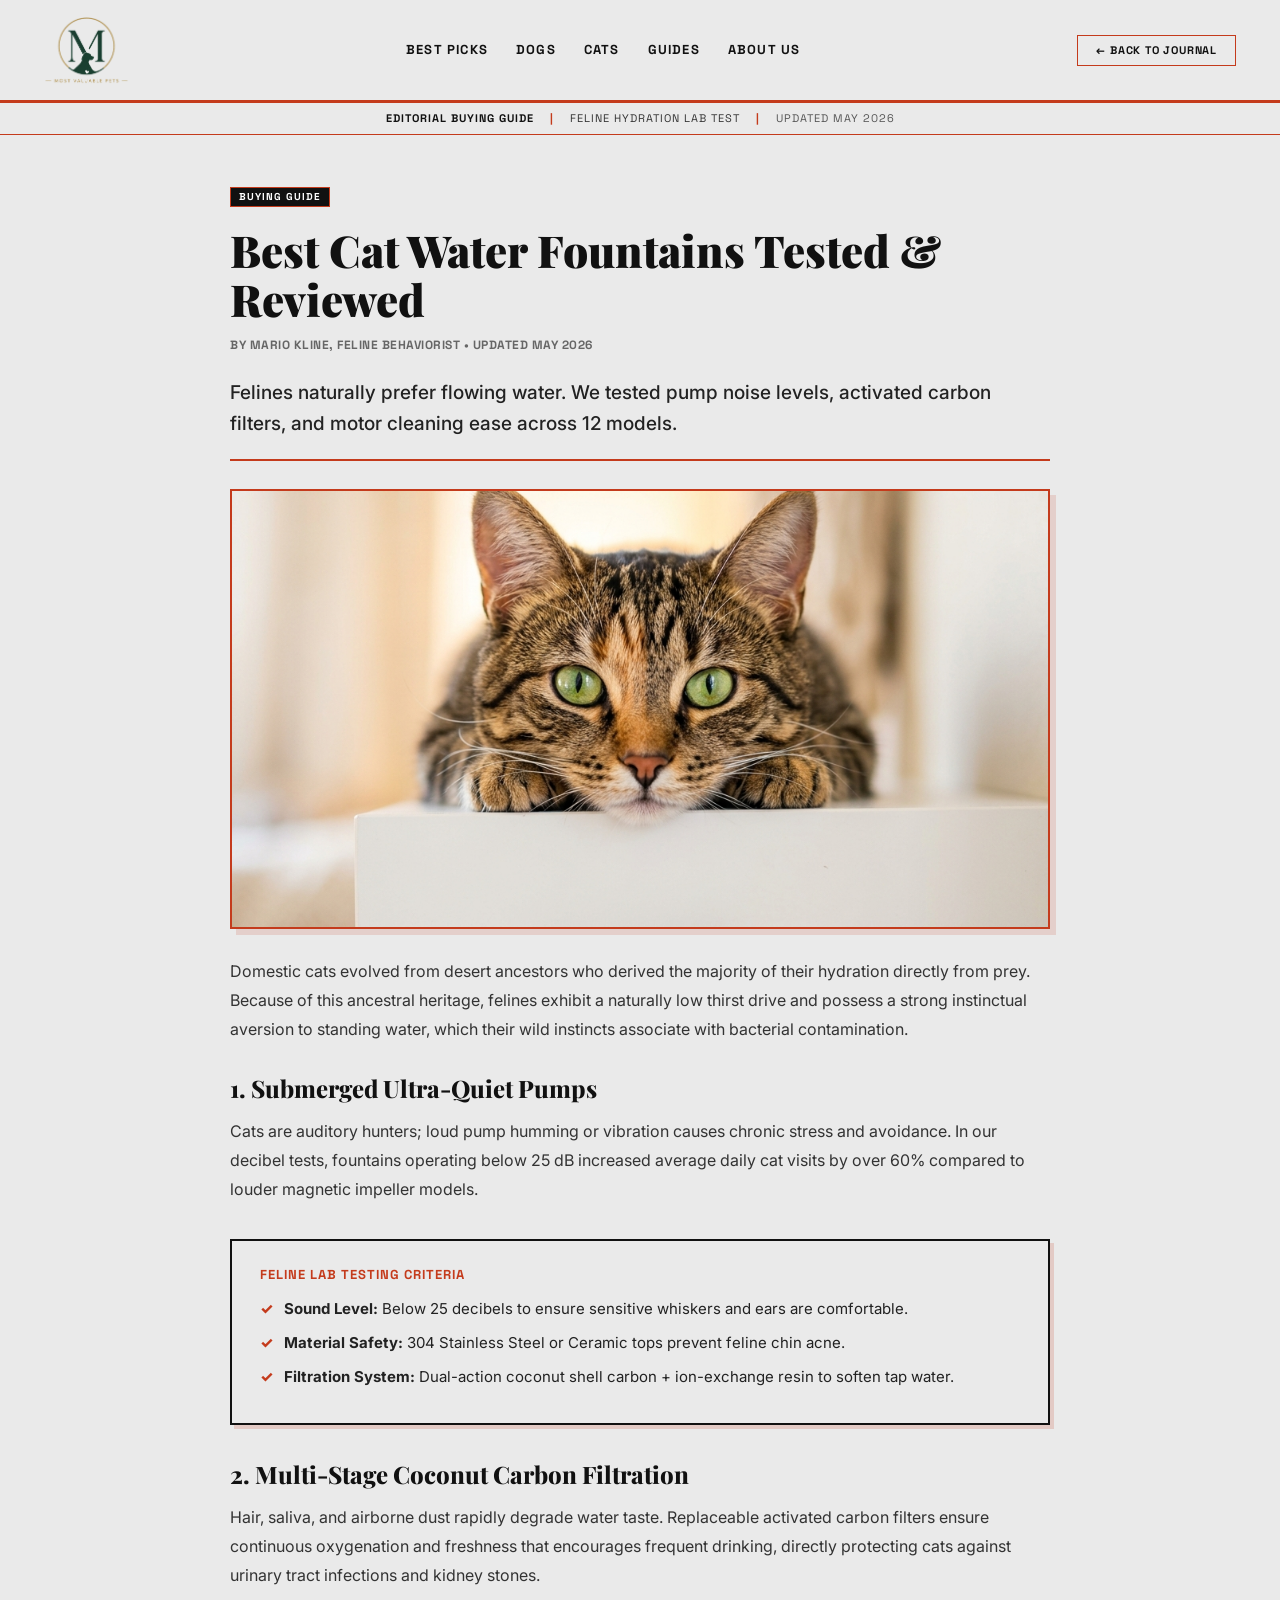
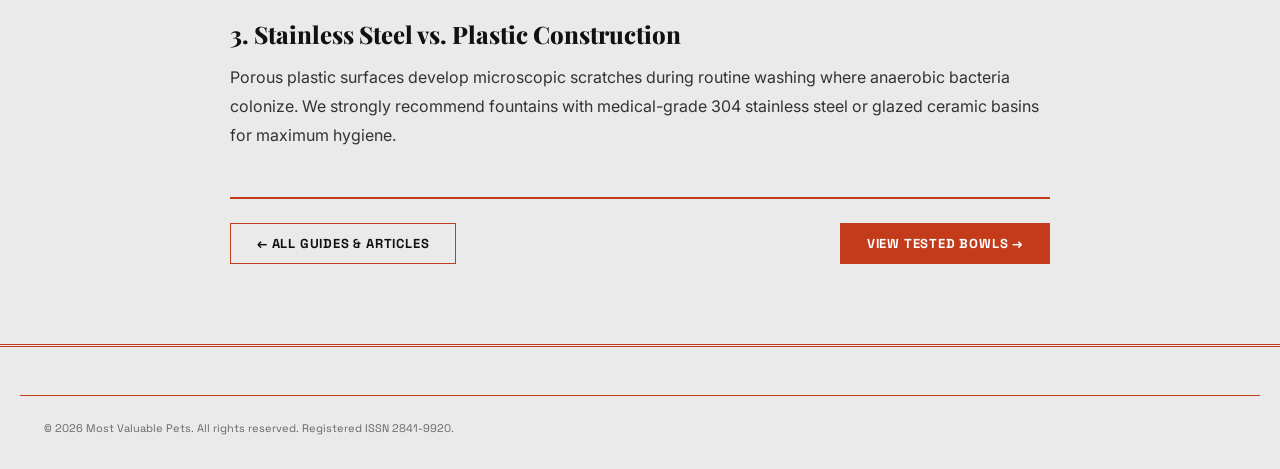
==== cat-water-fountain.html @ 21367963 "Update site styling to solid #EAEAEA theme, full color photography, Kitten Care Guide with split-vie" ====
<!DOCTYPE html>
<html lang="en">
<head>
  <meta charset="UTF-8">
  <meta name="viewport" content="width=device-width, initial-scale=1.0">
  <title>Best Cat Water Fountains Tested & Reviewed — Most Valuable Pets</title>
  <meta name="description" content="Felines naturally prefer flowing water. We tested pump noise levels, activated carbon filters, and motor cleaning ease across 12 models.">
  <link rel="preconnect" href="https://fonts.googleapis.com">
  <link rel="preconnect" href="https://fonts.gstatic.com" crossorigin>
  <link href="https://fonts.googleapis.com/css2?family=Caveat:wght@600;700&family=Inter:wght@400;500;600;700&family=Playfair+Display:ital,wght@0,600;0,700;0,800;0,900;1,600;1,700&family=Space+Grotesk:wght@500;600;700;800&display=swap" rel="stylesheet">
  <link rel="stylesheet" href="styles.css?v=36">
  <style>
    .article-fullpage-wrap {
      max-width: 860px;
      margin: 0 auto;
      padding: 48px 20px 80px;
    }
    .article-lead {
      font-size: 19px;
      line-height: 1.6;
      color: #222222;
      border-bottom: 2px solid #C43B1C;
      padding-bottom: 20px;
      margin-bottom: 28px;
      font-weight: 500;
    }
    .article-full-body p {
      font-size: 16px;
      line-height: 1.8;
      color: #333333;
      margin-bottom: 20px;
    }
    .article-full-body h3 {
      font-family: 'Playfair Display', Georgia, serif;
      font-size: 24px;
      font-weight: 800;
      color: #111111;
      margin: 32px 0 14px;
    }
    .article-full-img {
      width: 100%;
      height: 440px;
      object-fit: cover;
      border: 2px solid #C43B1C;
      margin: 28px 0;
      filter: none;
      box-shadow: 6px 6px 0px rgba(196, 59, 28, 0.15);
    }
    .article-key-takeaways {
      background-color: #EAEAEA;
      border: 2px solid #111111;
      padding: 24px 28px;
      margin: 36px 0;
      box-shadow: 4px 4px 0px rgba(196, 59, 28, 0.18);
    }
    .article-key-takeaways h4 {
      font-family: 'Space Grotesk', sans-serif;
      font-size: 13px;
      font-weight: 800;
      color: #C43B1C;
      letter-spacing: 1px;
      text-transform: uppercase;
      margin-bottom: 12px;
    }
    .article-key-takeaways ul {
      list-style: none;
      padding: 0;
      margin: 0;
    }
    .article-key-takeaways li {
      position: relative;
      padding-left: 24px;
      font-size: 15px;
      line-height: 1.6;
      color: #222222;
      margin-bottom: 10px;
    }
    .article-key-takeaways li::before {
      content: "✓";
      position: absolute;
      left: 0;
      color: #C43B1C;
      font-weight: 800;
    }
  </style>
</head>
<body class="newspaper-body">

  <!-- HEADER & NEWSPAPER MASTHEAD -->
  <header class="masthead">
    <div class="masthead-top">
      <a href="index.html" class="brand-logo" aria-label="Most Valuable Pets Homepage">
        <img src="logo.png?v=36" alt="Most Valuable Pets" class="brand-img">
      </a>
      <nav class="masthead-nav" aria-label="Main Navigation">
        <a href="index.html#picks" class="nav-link">BEST PICKS</a>
        <a href="index.html#dogs" class="nav-link">DOGS</a>
        <a href="index.html#cats" class="nav-link">CATS</a>
        <a href="index.html#guides" class="nav-link active">GUIDES</a>
        <a href="index.html#how-we-review" class="nav-link">ABOUT US</a>
      </nav>
      <div class="masthead-actions">
        <a href="index.html" class="btn btn-secondary" style="padding: 9px 18px; font-size: 11px;">&larr; BACK TO JOURNAL</a>
      </div>
    </div>
  </header>

  <!-- Newspaper Info Strip -->
  <div class="newspaper-info-strip">
    <div class="info-strip-inner">
      <span class="strip-bold">EDITORIAL BUYING GUIDE</span>
      <span class="strip-sep">|</span>
      <span>FELINE HYDRATION LAB TEST</span>
      <span class="strip-sep">|</span>
      <span class="strip-muted">UPDATED MAY 2026</span>
    </div>
  </div>

  <main class="page-container">
    <article class="article-fullpage-wrap">
      
      <div style="margin-bottom: 18px;">
        <span class="badge badge-orange">BUYING GUIDE</span>
      </div>

      <h1 style="font-size: 44px; font-weight: 900; line-height: 1.12; color: #111111; margin-bottom: 12px;">
        Best Cat Water Fountains Tested & Reviewed
      </h1>
      
      <div style="font-family: 'Space Grotesk', sans-serif; font-size: 12px; font-weight: 700; color: #666666; margin-bottom: 24px; letter-spacing: 0.5px;">
        BY MARIO KLINE, FELINE BEHAVIORIST • UPDATED MAY 2026
      </div>

      <p class="article-lead">
        Felines naturally prefer flowing water. We tested pump noise levels, activated carbon filters, and motor cleaning ease across 12 models.
      </p>

      <img src="tabby_cat.jpg" alt="Curious tabby cat inspecting a clean water stream" class="article-full-img">

      <div class="article-full-body">
        <p>Domestic cats evolved from desert ancestors who derived the majority of their hydration directly from prey. Because of this ancestral heritage, felines exhibit a naturally low thirst drive and possess a strong instinctual aversion to standing water, which their wild instincts associate with bacterial contamination.</p>

        <h3>1. Submerged Ultra-Quiet Pumps</h3>
        <p>Cats are auditory hunters; loud pump humming or vibration causes chronic stress and avoidance. In our decibel tests, fountains operating below 25 dB increased average daily cat visits by over 60% compared to louder magnetic impeller models.</p>

        <div class="article-key-takeaways">
          <h4>Feline Lab Testing Criteria</h4>
          <ul>
            <li><strong>Sound Level:</strong> Below 25 decibels to ensure sensitive whiskers and ears are comfortable.</li>
            <li><strong>Material Safety:</strong> 304 Stainless Steel or Ceramic tops prevent feline chin acne.</li>
            <li><strong>Filtration System:</strong> Dual-action coconut shell carbon + ion-exchange resin to soften tap water.</li>
          </ul>
        </div>

        <h3>2. Multi-Stage Coconut Carbon Filtration</h3>
        <p>Hair, saliva, and airborne dust rapidly degrade water taste. Replaceable activated carbon filters ensure continuous oxygenation and freshness that encourages frequent drinking, directly protecting cats against urinary tract infections and kidney stones.</p>

        <h3>3. Stainless Steel vs. Plastic Construction</h3>
        <p>Porous plastic surfaces develop microscopic scratches during routine washing where anaerobic bacteria colonize. We strongly recommend fountains with medical-grade 304 stainless steel or glazed ceramic basins for maximum hygiene.</p>
      </div>

      <div style="margin-top: 48px; padding-top: 24px; border-top: 2px solid #C43B1C; display: flex; justify-content: space-between; align-items: center;">
        <a href="index.html#guides" class="btn btn-secondary">&larr; ALL GUIDES & ARTICLES</a>
        <a href="index.html#picks" class="btn btn-primary">VIEW TESTED BOWLS &rarr;</a>
      </div>

    </article>
  </main>

  <footer class="site-footer">
    <div class="page-container footer-bottom">
      <div class="copyright-line">
        &copy; 2026 Most Valuable Pets. All rights reserved. Registered ISSN 2841-9920.
      </div>
    </div>
  </footer>

</body>
</html>
---- styles.css ----
/* ==========================================================================
   MOST VALUABLE PETS — BLACK & WHITE EDITORIAL THEME WITH ORANGE-RED BUTTONS & BORDERS
   Rules:
     - Buttons: Orange-red background (#C43B1C) with white text, or orange-red border.
     - Border Lines & Dividers: Orange-red (#C43B1C).
     - Text Colors: Original black & white / dark typography (black #111111, charcoal #333333, muted #555555/666666).
     - Theme Base: Clean Black & White / Newsprint White (#FFFFFF).
   ========================================================================== */

/* Reset & Box Sizing */
*, *::before, *::after {
  box-sizing: border-box;
  margin: 0;
  padding: 0;
}

html {
  scroll-behavior: smooth;
}

body.newspaper-body {
  background-color: #EAEAEA;
  color: #111111;
  font-family: 'Inter', -apple-system, BlinkMacSystemFont, 'Segoe UI', Roboto, sans-serif;
  line-height: 1.55;
  font-size: 15px;
  -webkit-font-smoothing: antialiased;
  -moz-osx-font-smoothing: grayscale;
}

img {
  max-width: 100%;
  height: auto;
  display: block;
}

/* Images display in natural, original full color */
.hero-editorial-img,
.product-thumb,
.tbl-img,
.finder-dog-img,
.article-img,
.avatar-img,
.dialog-cover-img {
  filter: none;
}

a {
  color: inherit;
  text-decoration: none;
}

/* Typography Presets */
h1, h2, h3, .serif-font {
  font-family: 'Playfair Display', Georgia, serif;
  color: #111111;
  font-weight: 800;
  line-height: 1.15;
}

.sans-font {
  font-family: 'Space Grotesk', sans-serif;
}

.page-container {
  max-width: 1240px;
  margin: 0 auto;
  padding: 0 24px;
}

/* ==========================================================================
   BUTTONS (ORANGE-RED COLOR)
   ========================================================================== */
.btn {
  display: inline-flex;
  align-items: center;
  justify-content: center;
  font-family: 'Space Grotesk', sans-serif;
  font-size: 13px;
  font-weight: 700;
  letter-spacing: 0.8px;
  text-transform: uppercase;
  padding: 13px 26px;
  border-radius: 0;
  cursor: pointer;
  transition: background-color 0.15s ease, border-color 0.15s ease, color 0.15s ease, transform 0.15s ease;
  text-decoration: none;
  line-height: 1;
}

/* Primary Button: Solid Orange-Red */
.btn-primary {
  background-color: #C43B1C;
  color: #FFFFFF;
  border: 1.5px solid #C43B1C;
}

.btn-primary:hover {
  background-color: #A92F17;
  border-color: #A92F17;
  color: #FFFFFF;
  transform: translateY(-1px);
}

/* Secondary Button: Orange-Red Border */
.btn-secondary {
  background-color: #EAEAEA;
  color: #111111;
  border: 1.5px solid #C43B1C;
}

.btn-secondary:hover {
  background-color: #C43B1C;
  color: #FFFFFF;
  transform: translateY(-1px);
}

.btn-block {
  width: 100%;
  display: flex;
}

/* Badges */
.badge {
  display: inline-block;
  font-family: 'Space Grotesk', sans-serif;
  font-size: 10px;
  font-weight: 800;
  letter-spacing: 1px;
  text-transform: uppercase;
  padding: 4px 8px;
  border-radius: 0;
  line-height: 1;
}

.badge-orange {
  background-color: #111111;
  color: #FFFFFF;
  border: 1px solid #C43B1C;
}

.badge-black {
  background-color: #EAEAEA;
  color: #111111;
  border: 1px solid #C43B1C;
}

.orange-link {
  color: #111111;
  font-family: 'Space Grotesk', sans-serif;
  font-weight: 800;
  font-size: 12px;
  letter-spacing: 0.5px;
  text-transform: uppercase;
  text-decoration: underline;
  transition: color 0.15s ease;
}

.orange-link:hover {
  color: #555555;
}

/* ==========================================================================
   1. HEADER & MASTHEAD (BORDER IN ORANGE-RED)
   ========================================================================== */
.masthead {
  background-color: #EAEAEA;
  border-bottom: 2px solid #C43B1C;
  width: 100%;
}

.masthead-top {
  max-width: 1240px;
  margin: 0 auto;
  padding: 16px 24px;
  display: flex;
  align-items: center;
  justify-content: space-between;
  gap: 20px;
}

.brand-logo {
  display: flex;
  align-items: center;
  flex-shrink: 0;
}

.brand-img {
  height: 68px;
  width: auto;
  object-fit: contain;
  display: block;
  filter: none !important;
  transition: transform 0.15s ease;
}

.brand-img:hover {
  transform: scale(1.02);
}

.footer-brand-img {
  height: 78px;
  width: auto;
  object-fit: contain;
  display: block;
  filter: none !important;
  margin-bottom: 8px;
}

.masthead-nav {
  display: flex;
  align-items: center;
  gap: 28px;
}

.nav-link {
  font-family: 'Space Grotesk', sans-serif;
  font-size: 13px;
  font-weight: 700;
  letter-spacing: 1.2px;
  color: #111111;
  text-transform: uppercase;
  position: relative;
  padding: 6px 0;
  transition: color 0.15s ease;
}

.nav-link:hover {
  color: #222222;
  text-decoration: underline;
}

.masthead-actions {
  display: flex;
  align-items: center;
  gap: 16px;
}

.icon-btn {
  background: transparent;
  border: none;
  cursor: pointer;
  padding: 6px;
  display: flex;
  align-items: center;
  justify-content: center;
  color: #111111;
  transition: transform 0.15s ease, opacity 0.15s ease;
}

.icon-btn:hover {
  opacity: 0.6;
  transform: translateY(-1px);
}

/* Newspaper Info Strip (Orange-Red Border Lines) */
.newspaper-info-strip {
  border-top: 1px solid #C43B1C;
  border-bottom: 1px solid #C43B1C;
  background-color: #EAEAEA;
  padding: 7px 24px;
}

.info-strip-inner {
  max-width: 1240px;
  margin: 0 auto;
  display: flex;
  align-items: center;
  justify-content: center;
  gap: 16px;
  font-family: 'Space Grotesk', monospace;
  font-size: 11px;
  letter-spacing: 1px;
  text-transform: uppercase;
  color: #333333;
}

.strip-bold {
  font-weight: 800;
  color: #111111;
}

.strip-sep {
  color: #C43B1C;
  font-weight: bold;
}

.strip-muted {
  color: #555555;
}

/* ==========================================================================
   2. HERO SECTION (ORANGE-RED BORDERS)
   ========================================================================== */
.hero-section {
  display: grid;
  grid-template-columns: 1.15fr 1fr;
  gap: 40px;
  padding: 48px 0 54px;
  border-bottom: 2px solid #C43B1C;
  align-items: center;
}

.editorial-label {
  display: inline-block;
  background-color: #111111;
  color: #FFFFFF;
  font-family: 'Space Grotesk', sans-serif;
  font-size: 10px;
  font-weight: 800;
  letter-spacing: 1.5px;
  text-transform: uppercase;
  padding: 4px 9px;
  margin-bottom: 20px;
  border: 1px solid #C43B1C;
}

.hero-title {
  font-size: 58px;
  font-weight: 900;
  line-height: 1.04;
  letter-spacing: -1.5px;
  margin-bottom: 22px;
  color: #111111;
}

.hero-subtext {
  font-size: 17px;
  line-height: 1.6;
  color: #333333;
  margin-bottom: 30px;
  max-width: 520px;
}

.hero-cta-group {
  display: flex;
  flex-wrap: wrap;
  gap: 16px;
  margin-bottom: 36px;
}

.hero-trust-indicator {
  display: flex;
  align-items: center;
  gap: 16px;
  border-top: 1.5px solid #C43B1C;
  padding-top: 18px;
  max-width: 480px;
}

.avatar-stack {
  display: flex;
  align-items: center;
}

.avatar-img {
  width: 38px;
  height: 38px;
  border-radius: 50%;
  border: 2px solid #EAEAEA;
  object-fit: cover;
  margin-left: -10px;
  filter: none;
}

.avatar-img:first-child {
  margin-left: 0;
}

.trust-copy {
  display: flex;
  flex-direction: column;
  font-family: 'Space Grotesk', sans-serif;
  font-size: 12px;
  line-height: 1.35;
  color: #333333;
}

.trust-copy strong {
  font-weight: 800;
  color: #111111;
}

/* Hero Right: Photo & Scorecard Overlay with Orange-Red Borders */
.hero-photo-container {
  position: relative;
}

.photo-frame {
  position: relative;
  border: 2px solid #C43B1C;
  background-color: #EAEAEA;
  box-shadow: 6px 6px 0px rgba(196, 59, 28, 0.15);
  overflow: hidden;
}

.hero-editorial-img {
  width: 100%;
  height: 480px;
  object-fit: cover;
  filter: none;
  display: block;
}

.halftone-overlay {
  position: absolute;
  inset: 0;
  pointer-events: none;
  background-image: radial-gradient(rgba(0, 0, 0, 0.12) 1px, transparent 1px);
  background-size: 4px 4px;
}

/* Review Overlay Card */
.hero-review-card {
  position: absolute;
  bottom: -24px;
  right: -16px;
  background-color: #EAEAEA;
  border: 2px solid #C43B1C;
  padding: 22px 26px;
  box-shadow: 6px 6px 0px rgba(196, 59, 28, 0.18);
  min-width: 260px;
}

/* Rubber Stamp - Styled exactly like 2nd reference image */
.rubber-stamp {
  position: absolute;
  top: -34px;
  right: -24px;
  width: 96px;
  height: 96px;
  border: 2.5px dashed #111111;
  border-radius: 50%;
  display: flex;
  flex-direction: column;
  align-items: center;
  justify-content: center;
  color: #111111;
  transform: rotate(-14deg);
  background-color: #EAEAEA;
  line-height: 1.15;
  box-shadow: 3px 4px 0px rgba(0, 0, 0, 0.12);
  z-index: 5;
}

.stamp-line {
  font-family: 'Space Grotesk', sans-serif;
  font-size: 8.5px;
  font-weight: 800;
  letter-spacing: 1.2px;
  text-align: center;
}

.stamp-star {
  font-family: 'Space Grotesk', sans-serif;
  font-size: 10.5px;
  font-weight: 900;
  letter-spacing: 1px;
  margin: 3px 0;
  text-align: center;
}

.review-score-box {
  display: flex;
  flex-direction: column;
}

.score-brand {
  font-family: 'Space Grotesk', sans-serif;
  font-size: 11px;
  font-weight: 800;
  letter-spacing: 1.5px;
  color: #111111;
  text-transform: uppercase;
  margin-bottom: 2px;
}

.score-large {
  font-family: 'Space Grotesk', sans-serif;
  font-size: 44px;
  font-weight: 900;
  color: #111111;
  line-height: 1;
  margin-bottom: 4px;
}

.score-denom {
  font-size: 16px;
  font-weight: 600;
  color: #555555;
}

.score-basis {
  font-family: 'Space Grotesk', sans-serif;
  font-size: 9px;
  font-weight: 700;
  letter-spacing: 1px;
  color: #555555;
  margin-bottom: 12px;
}

.score-link {
  font-family: 'Space Grotesk', sans-serif;
  font-size: 11px;
  font-weight: 800;
  color: #111111;
  text-transform: uppercase;
  letter-spacing: 0.5px;
  text-decoration: underline;
}

.score-link:hover {
  color: #555555;
}

/* ==========================================================================
   3. SECTION RULES & HEADERS (ORANGE-RED DIVIDER LINES)
   ========================================================================== */
.section-header-rule {
  border-top: 3px double #C43B1C;
  border-bottom: 1.5px solid #C43B1C;
  padding: 16px 0;
  margin: 54px 0 32px;
  display: flex;
  align-items: baseline;
  justify-content: space-between;
  flex-wrap: wrap;
  gap: 12px;
}

.section-title {
  font-size: 34px;
  font-weight: 900;
  letter-spacing: -0.5px;
  text-transform: uppercase;
}

.section-title-sm {
  font-size: 26px;
  font-weight: 900;
  letter-spacing: -0.5px;
  text-transform: uppercase;
  margin-bottom: 14px;
}

.section-subtitle {
  font-family: 'Space Grotesk', monospace;
  font-size: 11px;
  font-weight: 700;
  letter-spacing: 1.5px;
  color: #555555;
}

/* ==========================================================================
   EDITOR'S PICKS GRID & TALL REVIEW SCORE PANEL
   ========================================================================== */
.picks-grid-layout {
  display: grid;
  grid-template-columns: 1fr 320px;
  gap: 32px;
  align-items: stretch;
}

.picks-cards-col {
  display: grid;
  grid-template-columns: repeat(3, 1fr);
  gap: 22px;
}

.product-card {
  background-color: #EAEAEA;
  border: 1.5px solid #C43B1C;
  padding: 22px;
  display: flex;
  flex-direction: column;
  position: relative;
  box-shadow: 4px 4px 0px rgba(196, 59, 28, 0.12);
  transition: transform 0.15s ease, box-shadow 0.15s ease;
}

.product-card:hover {
  transform: translateY(-2px);
  box-shadow: 5px 5px 0px rgba(196, 59, 28, 0.18);
}

.card-badge {
  position: absolute;
  top: -10px;
  left: 18px;
  font-family: 'Space Grotesk', sans-serif;
  font-size: 9px;
  font-weight: 800;
  letter-spacing: 1px;
  padding: 4px 8px;
  text-transform: uppercase;
}

.card-img-wrapper {
  position: relative;
  background-color: #EAEAEA;
  border: 1px solid #C43B1C;
  padding: 16px;
  margin: 10px 0 16px;
  height: 190px;
  display: flex;
  align-items: center;
  justify-content: center;
}

.product-thumb {
  max-height: 100%;
  max-width: 100%;
  object-fit: contain;
  filter: none;
}

.circular-score-pill {
  position: absolute;
  bottom: -10px;
  right: 12px;
  background-color: #111111;
  color: #FFFFFF;
  width: 44px;
  height: 44px;
  border-radius: 50%;
  display: flex;
  flex-direction: column;
  align-items: center;
  justify-content: center;
  border: 2px solid #C43B1C;
  line-height: 1;
}

.score-num {
  font-family: 'Space Grotesk', sans-serif;
  font-size: 13px;
  font-weight: 800;
}

.score-lbl {
  font-size: 7px;
  letter-spacing: 0.5px;
  color: #CCCCCC;
}

.product-title {
  font-size: 20px;
  font-weight: 800;
  line-height: 1.2;
  margin-bottom: 6px;
}

.product-tagline {
  font-family: 'Space Grotesk', sans-serif;
  font-size: 11px;
  font-weight: 700;
  color: #555555;
  margin-bottom: 14px;
  text-transform: uppercase;
  letter-spacing: 0.5px;
}

.pros-checklist {
  list-style: none;
  margin-bottom: 20px;
  flex-grow: 1;
}

.pros-checklist li {
  font-size: 12.5px;
  color: #333333;
  margin-bottom: 8px;
  display: flex;
  align-items: flex-start;
  gap: 6px;
  line-height: 1.4;
}

.check-icon {
  color: #111111;
  font-weight: 800;
  flex-shrink: 0;
}

.card-footer-action {
  margin-top: auto;
  border-top: 1.5px solid #C43B1C;
  padding-top: 14px;
}

.price-tag {
  font-family: 'Space Grotesk', sans-serif;
  font-size: 18px;
  font-weight: 800;
  color: #111111;
  margin-bottom: 12px;
}

/* Tall Editorial Score Panel (Orange-Red Borders) */
.score-panel-tall {
  background-color: #EAEAEA;
  border: 2px solid #C43B1C;
  display: flex;
  flex-direction: column;
  box-shadow: 4px 4px 0px rgba(196, 59, 28, 0.12);
}

.score-panel-header {
  background-color: #111111;
  color: #FFFFFF;
  padding: 16px 20px;
  text-align: center;
  border-bottom: 2px solid #C43B1C;
}

.score-panel-header h3 {
  color: #FFFFFF;
  font-family: 'Space Grotesk', sans-serif;
  font-size: 13px;
  font-weight: 800;
  letter-spacing: 1.2px;
  text-transform: uppercase;
  margin: 0;
}

.score-panel-body {
  padding: 22px 20px;
  display: flex;
  flex-direction: column;
  flex-grow: 1;
}

.score-panel-intro {
  font-size: 12px;
  color: #222222;
  line-height: 1.45;
  margin-bottom: 22px;
  border-bottom: 1.5px dashed #C43B1C;
  padding-bottom: 14px;
}

.criteria-row {
  display: flex;
  align-items: center;
  justify-content: space-between;
  margin-bottom: 6px;
  margin-top: 14px;
}

.criteria-row:first-of-type {
  margin-top: 0;
}

.crit-title-group {
  display: flex;
  align-items: center;
  gap: 8px;
}

.crit-name {
  font-family: 'Space Grotesk', sans-serif;
  font-size: 11px;
  font-weight: 800;
  letter-spacing: 0.8px;
  text-transform: uppercase;
}

.crit-val {
  font-family: 'Space Grotesk', sans-serif;
  font-size: 13px;
  font-weight: 800;
  color: #111111;
}

.crit-val small {
  font-size: 10px;
  color: #333333;
  font-weight: 500;
}

.criteria-bar {
  width: 100%;
  height: 7px;
  background-color: #888888;
  border: 1px solid #111111;
  overflow: hidden;
}

.bar-fill {
  height: 100%;
  background-color: #C43B1C;
}

.score-panel-footer {
  margin-top: auto;
  padding-top: 24px;
  text-align: center;
  border-top: 1.5px solid #C43B1C;
}

/* ==========================================================================
   4. COMPARE TOP PICKS TABLE (ORANGE-RED BORDERS & DIVIDERS)
   ========================================================================== */
.table-responsive-wrapper {
  overflow-x: auto;
  border: 2px solid #C43B1C;
  background-color: #EAEAEA;
  box-shadow: 5px 5px 0px rgba(196, 59, 28, 0.12);
}

.newspaper-table {
  width: 100%;
  border-collapse: collapse;
  text-align: left;
}

.newspaper-table thead tr {
  background-color: #111111;
  color: #FFFFFF;
  border-bottom: 2px solid #C43B1C;
}

.newspaper-table th {
  padding: 14px 18px;
  font-family: 'Space Grotesk', sans-serif;
  font-size: 11px;
  font-weight: 800;
  letter-spacing: 1.2px;
  text-transform: uppercase;
  border-right: 1px solid #333333;
}

.newspaper-table th:last-child {
  border-right: none;
}

.newspaper-table tbody tr {
  border-bottom: 1px solid #C43B1C;
  transition: background-color 0.15s ease;
}

.newspaper-table tbody tr:hover {
  background-color: #EAEAEA;
}

.newspaper-table tbody tr:last-child {
  border-bottom: none;
}

.newspaper-table td {
  padding: 16px 18px;
  vertical-align: middle;
  border-right: 1px solid #C43B1C;
}

.newspaper-table td:last-child {
  border-right: none;
}

.tbl-product-cell {
  display: flex;
  align-items: center;
  gap: 14px;
}

.tbl-img {
  width: 54px;
  height: 54px;
  object-fit: cover;
  border: 1.5px solid #C43B1C;
  background-color: #EAEAEA;
  flex-shrink: 0;
  filter: none;
}

.tbl-badge {
  margin-bottom: 4px;
}

.tbl-name {
  display: block;
  font-family: 'Playfair Display', Georgia, serif;
  font-size: 16px;
  font-weight: 700;
  line-height: 1.2;
}

.tbl-score {
  font-family: 'Space Grotesk', sans-serif;
  font-size: 16px;
  font-weight: 800;
  color: #111111;
}

.tbl-score small {
  font-size: 11px;
  color: #333333;
}

.tbl-text {
  font-size: 13px;
  color: #222222;
}

.tbl-price {
  font-family: 'Space Grotesk', sans-serif;
  font-size: 14px;
  font-weight: 800;
  color: #111111;
}

.tbl-link {
  font-family: 'Space Grotesk', sans-serif;
  font-size: 12px;
  font-weight: 800;
  color: #111111;
  text-transform: uppercase;
  text-decoration: underline;
  transition: color 0.15s ease;
}

.tbl-link:hover {
  color: #333333;
}

/* ==========================================================================
   5. TWO-COLUMN: HOW WE REVIEW & PET PRODUCT FINDER (ORANGE-RED BORDERS)
   ========================================================================== */
.section-review-finder {
  display: grid;
  grid-template-columns: 1fr 1.1fr;
  gap: 40px;
  margin: 54px 0;
  align-items: stretch;
}

/* Left: How We Review */
.how-we-review-col {
  background-color: #EAEAEA;
  border: 2px solid #C43B1C;
  padding: 36px 32px;
  display: flex;
  flex-direction: column;
  box-shadow: 5px 5px 0px rgba(196, 59, 28, 0.12);
}

.editorial-summary-text {
  font-size: 14px;
  color: #222222;
  line-height: 1.6;
  margin-bottom: 26px;
  border-bottom: 1.5px solid #C43B1C;
  padding-bottom: 16px;
}

.review-criteria-list {
  display: flex;
  flex-direction: column;
  gap: 18px;
  margin-bottom: 30px;
  flex-grow: 1;
}

.criteria-item {
  display: flex;
  align-items: flex-start;
  gap: 14px;
}

.crit-icon-box {
  width: 40px;
  height: 40px;
  border: 1.5px solid #C43B1C;
  background-color: #EAEAEA;
  display: flex;
  align-items: center;
  justify-content: center;
  flex-shrink: 0;
}

.crit-content h4 {
  font-family: 'Space Grotesk', sans-serif;
  font-size: 12px;
  font-weight: 800;
  letter-spacing: 0.8px;
  text-transform: uppercase;
  margin-bottom: 2px;
}

.crit-content p {
  font-size: 12.5px;
  color: #333333;
  font-style: italic;
  line-height: 1.35;
}

.bold-link {
  font-size: 13px;
  font-weight: 800;
}

/* Right: Pet Product Finder */
.finder-col {
  display: flex;
}

.finder-box {
  background-color: #EAEAEA;
  border: 2px solid #C43B1C;
  padding: 36px 32px;
  display: flex;
  flex-direction: column;
  width: 100%;
  box-shadow: 5px 5px 0px rgba(196, 59, 28, 0.12);
}

.finder-header {
  margin-bottom: 24px;
  border-bottom: 1.5px solid #C43B1C;
  padding-bottom: 14px;
}

.finder-tag {
  display: inline-block;
  background-color: #111111;
  color: #FFFFFF;
  font-family: 'Space Grotesk', sans-serif;
  font-size: 9px;
  font-weight: 800;
  letter-spacing: 1.2px;
  padding: 3px 7px;
  margin-bottom: 8px;
  border: 1px solid #C43B1C;
}

.finder-title {
  font-size: 24px;
  font-weight: 900;
  letter-spacing: -0.5px;
  text-transform: uppercase;
}

.finder-grid {
  display: grid;
  grid-template-columns: 1fr 1fr;
  gap: 16px;
  margin-bottom: 22px;
}

.finder-field label {
  display: block;
  font-family: 'Space Grotesk', sans-serif;
  font-size: 11px;
  font-weight: 800;
  letter-spacing: 0.8px;
  text-transform: uppercase;
  margin-bottom: 6px;
}

.finder-select {
  width: 100%;
  padding: 10px 12px;
  border: 1.5px solid #C43B1C;
  background-color: #EAEAEA;
  font-family: 'Inter', sans-serif;
  font-size: 13px;
  color: #111111;
  border-radius: 0;
  outline: none;
  cursor: pointer;
}

.finder-select:focus {
  border-color: #111111;
}

.finder-footer-media {
  margin-top: 24px;
  border-top: 1.5px solid #C43B1C;
  padding-top: 18px;
  display: flex;
  align-items: center;
  gap: 20px;
}

.finder-photo-wrap {
  width: 72px;
  height: 72px;
  border: 1.5px solid #C43B1C;
  background-color: #EAEAEA;
  overflow: hidden;
  flex-shrink: 0;
}

.finder-dog-img {
  width: 100%;
  height: 100%;
  object-fit: cover;
  filter: none;
}

.handwritten-annotation {
  display: flex;
  align-items: center;
  gap: 8px;
}

.handwritten-arrow {
  font-size: 24px;
  color: #111111;
  transform: rotate(-10deg);
  line-height: 1;
}

.handwritten-annotation p {
  font-family: 'Caveat', cursive;
  font-size: 22px;
  font-weight: 700;
  color: #111111;
  line-height: 1.15;
}

/* ==========================================================================
   6. LATEST GUIDES & ARTICLES (ORANGE-RED BORDERS)
   ========================================================================== */
.articles-grid {
  display: grid;
  grid-template-columns: repeat(5, 1fr);
  gap: 18px;
}

.article-card {
  background-color: #EAEAEA;
  border: 1.5px solid #C43B1C;
  padding: 16px;
  display: flex;
  flex-direction: column;
  box-shadow: 3px 3px 0px rgba(196, 59, 28, 0.1);
  cursor: pointer;
  transition: transform 0.15s ease, box-shadow 0.15s ease;
}

.article-card:hover {
  transform: translateY(-2px);
  box-shadow: 4px 4px 0px rgba(196, 59, 28, 0.18);
}

.article-thumb-wrap {
  border: 1px solid #C43B1C;
  height: 130px;
  overflow: hidden;
  margin-bottom: 12px;
  background-color: #EAEAEA;
}

.article-img {
  width: 100%;
  height: 100%;
  object-fit: cover;
  filter: none;
  transition: transform 0.2s ease;
}

.article-card:hover .article-img {
  transform: scale(1.03);
}

.article-meta {
  display: flex;
  align-items: center;
  justify-content: space-between;
  margin-bottom: 8px;
}

.read-time {
  font-family: 'Space Grotesk', monospace;
  font-size: 9px;
  font-weight: 700;
  color: #555555;
  letter-spacing: 0.5px;
}

.article-heading {
  font-family: 'Playfair Display', Georgia, serif;
  font-size: 16px;
  font-weight: 800;
  line-height: 1.25;
  margin-bottom: 8px;
}

.article-excerpt {
  font-size: 12px;
  color: #222222;
  line-height: 1.45;
  margin-bottom: 14px;
  flex-grow: 1;
}

.article-link-btn {
  background: transparent;
  border: none;
  padding: 0;
  font-family: 'Space Grotesk', sans-serif;
  font-size: 11px;
  font-weight: 800;
  color: #111111;
  text-transform: uppercase;
  text-decoration: underline;
  cursor: pointer;
  text-align: left;
  transition: color 0.15s ease;
}

.article-link-btn:hover {
  color: #333333;
}

/* ==========================================================================
   7. NEWSLETTER SECTION (ORANGE-RED BORDER)
   ========================================================================== */
.section-newsletter {
  margin: 54px 0 64px;
}

.newsletter-box {
  background-color: #EAEAEA;
  border: 2px solid #C43B1C;
  padding: 36px 40px;
  display: grid;
  grid-template-columns: auto 1fr 1.2fr;
  gap: 32px;
  align-items: center;
  box-shadow: 6px 6px 0px rgba(196, 59, 28, 0.15);
}

.envelope-circle {
  width: 68px;
  height: 68px;
  border: 2px solid #C43B1C;
  border-radius: 50%;
  display: flex;
  align-items: center;
  justify-content: center;
  background-color: #EAEAEA;
}

.envelope-circle svg {
  stroke: #111111;
}

.newsletter-headline {
  font-size: 22px;
  font-weight: 900;
  letter-spacing: -0.5px;
  text-transform: uppercase;
  margin-bottom: 4px;
}

.newsletter-sub {
  font-size: 13px;
  color: #222222;
  margin-bottom: 6px;
}

.newsletter-trust {
  font-family: 'Space Grotesk', sans-serif;
  font-size: 11px;
  font-weight: 800;
  color: #111111;
  letter-spacing: 0.5px;
  text-transform: uppercase;
}

.newsletter-form {
  display: flex;
  gap: 10px;
}

.newsletter-input {
  flex-grow: 1;
  background-color: #EAEAEA;
  border: 1.5px solid #C43B1C;
  padding: 12px 16px;
  font-family: 'Inter', sans-serif;
  font-size: 13px;
  color: #111111;
  border-radius: 0;
  outline: none;
}

.newsletter-input:focus {
  border-color: #111111;
}

/* ==========================================================================
   8. FOOTER (ORANGE-RED DOUBLE BORDER)
   ========================================================================== */
.site-footer {
  background-color: #EAEAEA;
  border-top: 3px double #C43B1C;
  padding: 48px 0 32px;
  color: #111111;
}

.footer-content {
  display: grid;
  grid-template-columns: 2fr 1fr 1fr 1fr 1.2fr;
  gap: 36px;
  align-items: flex-start;
  margin-bottom: 40px;
}

.footer-brand-col {
  display: flex;
  flex-direction: column;
  gap: 14px;
}

.footer-brand-img {
  height: 78px;
  width: auto;
  object-fit: contain;
  display: block;
  margin-bottom: 8px;
}

.footer-desc {
  font-size: 12.5px;
  color: #444444;
  line-height: 1.6;
  max-width: 320px;
}

.footer-social-links {
  display: flex;
  gap: 12px;
  margin-top: 4px;
}

.social-icon {
  width: 32px;
  height: 32px;
  border: 1.5px solid #C43B1C;
  background-color: #EAEAEA;
  display: flex;
  align-items: center;
  justify-content: center;
  transition: background-color 0.15s ease, border-color 0.15s ease;
}

.social-icon svg {
  stroke: #111111;
}

.social-icon:hover {
  background-color: #111111;
  border-color: #111111;
}

.social-icon:hover svg {
  stroke: #FFFFFF;
}

.footer-heading {
  font-family: 'Space Grotesk', sans-serif;
  font-size: 11px;
  font-weight: 800;
  letter-spacing: 1.2px;
  text-transform: uppercase;
  margin-bottom: 16px;
  border-bottom: 1.5px solid #C43B1C;
  padding-bottom: 6px;
}

.footer-list {
  list-style: none;
  display: flex;
  flex-direction: column;
  gap: 10px;
}

.footer-list a {
  font-size: 12.5px;
  color: #444444;
  transition: color 0.15s ease;
}

.footer-list a:hover {
  color: #111111;
  text-decoration: underline;
}

.footer-stamp-col {
  display: flex;
  justify-content: center;
  align-items: center;
}

.vintage-paw-stamp {
  transform: rotate(-6deg);
  opacity: 0.9;
  transition: transform 0.2s ease, opacity 0.2s ease;
}

.vintage-paw-stamp:hover {
  transform: rotate(0deg) scale(1.05);
  opacity: 1;
}

.footer-bottom {
  border-top: 1px solid #C43B1C;
  padding-top: 24px;
}

.affiliate-disclosure-box {
  font-size: 11px;
  color: #555555;
  line-height: 1.5;
  margin-bottom: 12px;
}

.affiliate-disclosure-box strong {
  color: #111111;
}

.copyright-line {
  font-family: 'Space Grotesk', monospace;
  font-size: 11px;
  color: #666666;
}

/* ==========================================================================
   MODAL DIALOGS (ORANGE-RED BORDERS)
   ========================================================================== */
.fullscreen-dialog {
  border: none;
  padding: 0;
  margin: 0;
  width: 100vw;
  height: 100vh;
  max-width: 100vw;
  max-height: 100vh;
  background-color: rgba(17, 17, 17, 0.7);
  backdrop-filter: blur(2px);
  position: fixed;
  inset: 0;
  z-index: 9999;
}

.fullscreen-dialog::backdrop {
  background-color: rgba(17, 17, 17, 0.7);
}

.fullscreen-dialog[open] {
  display: flex;
  align-items: center;
  justify-content: center;
}

.dialog-content {
  background-color: #EAEAEA;
  border: 2px solid #C43B1C;
  width: 90%;
  max-width: 780px;
  max-height: 90vh;
  display: flex;
  flex-direction: column;
  box-shadow: 10px 10px 0px rgba(0, 0, 0, 0.3);
}

.dialog-header {
  background-color: #111111;
  color: #FFFFFF;
  padding: 12px 20px;
  display: flex;
  align-items: center;
  justify-content: space-between;
  border-bottom: 2px solid #C43B1C;
}

.dialog-label {
  font-family: 'Space Grotesk', sans-serif;
  font-size: 11px;
  font-weight: 800;
  letter-spacing: 1.2px;
  text-transform: uppercase;
}

.dialog-close-btn {
  background: transparent;
  border: none;
  color: #FFFFFF;
  font-size: 24px;
  line-height: 1;
  cursor: pointer;
}

.dialog-scroll-body {
  padding: 30px;
  overflow-y: auto;
}

.dialog-title {
  font-size: 28px;
  font-weight: 900;
  margin-bottom: 4px;
}

.dialog-tagline {
  font-family: 'Space Grotesk', sans-serif;
  font-size: 12px;
  font-weight: 700;
  color: #555555;
  text-transform: uppercase;
  margin-bottom: 18px;
}

.dialog-score-strip {
  display: flex;
  align-items: center;
  justify-content: space-between;
  border-top: 1.5px solid #C43B1C;
  border-bottom: 1.5px solid #C43B1C;
  padding: 10px 0;
  margin-bottom: 22px;
}

.dialog-score-badge {
  font-family: 'Space Grotesk', sans-serif;
  font-size: 14px;
  font-weight: 800;
}

.dialog-score-badge strong {
  color: #111111;
  font-size: 18px;
}

.dialog-price {
  font-family: 'Space Grotesk', sans-serif;
  font-size: 18px;
  font-weight: 800;
  color: #111111;
}

.dialog-body-columns {
  display: grid;
  grid-template-columns: 1.2fr 1fr;
  gap: 24px;
  margin-bottom: 26px;
}

.dialog-h3 {
  font-family: 'Space Grotesk', sans-serif;
  font-size: 13px;
  font-weight: 800;
  text-transform: uppercase;
  margin-bottom: 10px;
  border-bottom: 1.5px solid #C43B1C;
  padding-bottom: 4px;
}

.dialog-desc {
  font-size: 13.5px;
  color: #333333;
  line-height: 1.6;
}

.dialog-pro-list, .dialog-con-list {
  list-style: none;
  font-size: 12.5px;
  margin-bottom: 12px;
}

.dialog-pro-list li::before {
  content: "✓ ";
  color: #111111;
  font-weight: bold;
}

.dialog-con-list li::before {
  content: "✗ ";
  color: #555555;
  font-weight: bold;
}

.dialog-footer-action {
  border-top: 1.5px solid #C43B1C;
  padding-top: 18px;
}

.dialog-cover-img {
  width: 100%;
  height: 240px;
  object-fit: cover;
  border: 1.5px solid #C43B1C;
  margin: 16px 0;
  filter: none;
}

.dialog-article-text {
  font-size: 14px;
  line-height: 1.7;
  color: #333333;
}

.dialog-article-text p {
  margin-bottom: 14px;
}

.dialog-lead-paragraph {
  font-size: 15px;
  color: #111111;
  line-height: 1.6;
  border-bottom: 1.5px solid #C43B1C;
  padding-bottom: 14px;
  margin-bottom: 20px !important;
}

.senior-guide-grid {
  display: grid;
  grid-template-columns: 1fr 1fr;
  gap: 16px;
  margin-top: 16px;
}

.senior-guide-card {
  background-color: #EAEAEA;
  border: 1.5px solid #111111;
  padding: 16px 18px;
  display: flex;
  flex-direction: column;
  box-shadow: 3px 3px 0px rgba(17, 17, 17, 0.08);
  transition: border-color 0.15s ease, box-shadow 0.15s ease;
}

.senior-guide-card:hover {
  border-color: #C43B1C;
  box-shadow: 4px 4px 0px rgba(196, 59, 28, 0.15);
}

.senior-guide-num {
  font-family: 'Space Grotesk', sans-serif;
  font-size: 10px;
  font-weight: 800;
  color: #C43B1C;
  letter-spacing: 1px;
  margin-bottom: 6px;
  text-transform: uppercase;
}

.senior-guide-card h4 {
  font-family: 'Playfair Display', Georgia, serif;
  font-size: 16px;
  font-weight: 800;
  color: #111111;
  margin-bottom: 6px;
  line-height: 1.25;
}

.senior-guide-card p {
  font-size: 12px;
  color: #444444;
  line-height: 1.45;
  margin-bottom: 14px !important;
  flex-grow: 1;
}

.senior-guide-link {
  font-family: 'Space Grotesk', sans-serif;
  font-size: 11px;
  font-weight: 800;
  color: #C43B1C;
  letter-spacing: 0.5px;
  text-transform: uppercase;
  margin-top: auto;
}

.senior-guide-link:hover {
  color: #A92F17;
  text-decoration: underline;
}

/* ==========================================================================
   RESPONSIVE DESIGN (TABLETS & MOBILE)
   ========================================================================== */
@media (max-width: 1024px) {
  .hero-section {
    grid-template-columns: 1fr;
    gap: 36px;
  }
  .picks-grid-layout {
    grid-template-columns: 1fr;
  }
  .picks-cards-col {
    grid-template-columns: 1fr 1fr;
  }
  .score-panel-tall {
    max-width: 500px;
  }
  .section-review-finder {
    grid-template-columns: 1fr;
  }
  .articles-grid {
    grid-template-columns: repeat(3, 1fr);
  }
  .newsletter-box {
    grid-template-columns: 1fr;
    text-align: center;
  }
  .envelope-circle {
    margin: 0 auto;
  }
  .newsletter-form {
    flex-direction: column;
  }
  .footer-content {
    grid-template-columns: 1fr 1fr;
  }
}

@media (max-width: 768px) {
  .masthead-nav {
    display: none;
  }
  .hero-title {
    font-size: 40px;
  }
  .picks-cards-col {
    grid-template-columns: 1fr;
  }
  .articles-grid {
    grid-template-columns: 1fr;
  }
  .dialog-body-columns {
    grid-template-columns: 1fr;
  }
  .footer-content {
    grid-template-columns: 1fr;
  }
}

/* ==========================================================================
   REALISTIC DOGGY RUNNER LOADING ANIMATION
   Biomechanics: 0.85s natural running rotary/transverse gallop stride cycle
   - Forward leg extensions & paw landings
   - Rear drive extension & gathering tuck
   - Body compression/extension
   - Subtle vertical rhythm & tail stream
   - Clean transparent presentation
   ========================================================================== */
.doggy-loader-overlay {
  position: fixed;
  inset: 0;
  z-index: 10000;
  background-color: rgba(255, 255, 255, 0.88);
  backdrop-filter: blur(4px);
  display: flex;
  align-items: center;
  justify-content: center;
  opacity: 0;
  visibility: hidden;
  pointer-events: none;
  transition: opacity 0.28s cubic-bezier(0.16, 1, 0.3, 1), visibility 0.28s ease;
}

.doggy-loader-overlay.active {
  opacity: 1;
  visibility: visible;
  pointer-events: auto;
}

.doggy-loader-wrap {
  background: transparent;
  display: flex;
  flex-direction: column;
  align-items: center;
  text-align: center;
  padding: 20px;
  transform: scale(0.96);
  transition: transform 0.28s cubic-bezier(0.16, 1, 0.3, 1);
}

.doggy-loader-overlay.active .doggy-loader-wrap {
  transform: scale(1);
}

.doggy-anim-stage {
  width: 220px;
  height: 110px;
  position: relative;
  display: flex;
  align-items: center;
  justify-content: center;
}

.cat-runner-scene {
  position: relative;
  width: 170px;
  height: 90px;
  display: flex;
  align-items: center;
  justify-content: center;
}

.cat-runner-img {
  width: 155px;
  height: auto;
  object-fit: contain;
  display: block;
  filter: none !important;
  transform-origin: center bottom;
  animation: catRunningStride 0.75s cubic-bezier(0.45, 0.05, 0.55, 0.95) infinite;
}

@keyframes catRunningStride {
  0% {
    transform: translateY(-4px) rotate(-2deg) scaleX(1.03);
  }
  25% {
    transform: translateY(3px) rotate(2deg) scaleX(0.97);
  }
  50% {
    transform: translateY(-3px) rotate(0deg) scaleX(0.96);
  }
  75% {
    transform: translateY(4px) rotate(-3deg) scaleX(1.02);
  }
  100% {
    transform: translateY(-4px) rotate(-2deg) scaleX(1.03);
  }
}

.cat-ground-shadow {
  position: absolute;
  bottom: 4px;
  left: 50%;
  width: 90px;
  height: 8px;
  border-radius: 50%;
  background: rgba(17, 17, 17, 0.14);
  transform: translateX(-50%);
  animation: catShadowPulse 0.75s ease-in-out infinite;
}

@keyframes catShadowPulse {
  0%, 100% {
    transform: translateX(-50%) scaleX(0.85);
    opacity: 0.08;
  }
  25%, 75% {
    transform: translateX(-50%) scaleX(1.15);
    opacity: 0.22;
  }
  50% {
    transform: translateX(-50%) scaleX(0.95);
    opacity: 0.12;
  }
}

.cat-motion-lines {
  position: absolute;
  left: -20px;
  top: 30%;
  display: flex;
  flex-direction: column;
  gap: 8px;
  pointer-events: none;
}

.cat-motion-lines .motion-line {
  display: block;
  height: 2px;
  background: #CCCCCC;
  border-radius: 1px;
  animation: catSpeedLines 0.75s linear infinite;
}

.cat-motion-lines .line-1 { width: 28px; animation-delay: 0s; }
.cat-motion-lines .line-2 { width: 36px; animation-delay: -0.25s; }
.cat-motion-lines .line-3 { width: 22px; animation-delay: -0.5s; }

@keyframes catSpeedLines {
  0% {
    transform: translateX(15px);
    opacity: 0;
  }
  40% {
    opacity: 0.7;
  }
  100% {
    transform: translateX(-30px);
    opacity: 0;
  }
}

.reduced-motion-dog {
  display: none;
}

/* Loading Typography with Animated Dots */
.doggy-loader-text-wrap {
  margin-top: 14px;
  font-family: 'Space Grotesk', sans-serif;
  font-size: 13px;
  font-weight: 700;
  letter-spacing: 0.6px;
  color: #111111;
  text-transform: uppercase;
}

.doggy-loader-text {
  display: inline-block;
}

.animated-loading-dots {
  display: inline-block;
  width: 18px;
  text-align: left;
  animation: loadingDotsCycle 1.5s steps(4, jump-none) infinite;
}

@keyframes loadingDotsCycle {
  0% { content: ''; }
  25% { content: '.'; }
  50% { content: '..'; }
  75%, 100% { content: '...'; }
}

/* ==========================================================================
   BIOMECHANICAL RUNNING CYCLE (0.85s stride)
   ========================================================================== */

/* 1. Body Vertical Spine Bob & Slight Compression */
.runner-dog-body {
  transform-origin: 120px 60px;
  animation: dogBodyStride 0.85s cubic-bezier(0.45, 0.05, 0.55, 0.95) infinite;
}

@keyframes dogBodyStride {
  0%, 100% {
    /* Suspension / fully extended stride */
    transform: translateY(-3px) rotate(-1deg) scaleX(1.02);
  }
  25% {
    /* Front impact / descending */
    transform: translateY(3px) rotate(2deg) scaleX(0.98);
  }
  50% {
    /* Mid-stride gather / compressed */
    transform: translateY(-2px) rotate(0deg) scaleX(0.97);
  }
  75% {
    /* Rear drive push / rising */
    transform: translateY(4px) rotate(-2deg) scaleX(1.01);
  }
}

/* 2. Ground Shadow Dynamics */
.runner-ground-shadow {
  transform-origin: 120px 108px;
  animation: shadowPulse 0.85s ease-in-out infinite;
}

@keyframes shadowPulse {
  0%, 100% {
    transform: scaleX(0.85);
    opacity: 0.08;
  }
  25%, 75% {
    transform: scaleX(1.1);
    opacity: 0.18;
  }
  50% {
    transform: scaleX(0.9);
    opacity: 0.12;
  }
}

/* 3. Horizontal Speed Motion Lines */
.runner-motion-lines .motion-line {
  animation: speedLineShift 0.85s linear infinite;
}

.line-1 { animation-delay: 0s; }
.line-2 { animation-delay: -0.28s; }
.line-3 { animation-delay: -0.56s; }

@keyframes speedLineShift {
  0% {
    transform: translateX(12px);
    opacity: 0;
  }
  40% {
    opacity: 0.6;
  }
  100% {
    transform: translateX(-35px);
    opacity: 0;
  }
}

/* 4. Forelegs (Near Front & Far Front) — Natural Gallop Phasing */
.leg-front-near {
  transform-origin: 136px 58px;
  animation: frontLegNearStride 0.85s cubic-bezier(0.35, 0.1, 0.25, 1) infinite;
}

@keyframes frontLegNearStride {
  0% {
    /* Reach forward */
    transform: rotate(32deg);
  }
  25% {
    /* Ground contact & sweep backward */
    transform: rotate(4deg);
  }
  50% {
    /* Full backward push-off */
    transform: rotate(-28deg);
  }
  75% {
    /* Knee tucked forward in recovery */
    transform: rotate(8deg);
  }
  100% {
    transform: rotate(32deg);
  }
}

.leg-front-back {
  transform-origin: 142px 58px;
  animation: frontLegBackStride 0.85s cubic-bezier(0.35, 0.1, 0.25, 1) infinite;
}

@keyframes frontLegBackStride {
  0% {
    /* Mid-sweep */
    transform: rotate(-12deg);
  }
  25% {
    /* Full backward extension */
    transform: rotate(-32deg);
  }
  50% {
    /* Forward reach */
    transform: rotate(26deg);
  }
  75% {
    /* Touchdown */
    transform: rotate(8deg);
  }
  100% {
    transform: rotate(-12deg);
  }
}

/* 5. Hind Legs (Near Rear & Far Rear) — Powerful Drive & Tuck */
.leg-rear-near {
  transform-origin: 80px 56px;
  animation: rearLegNearStride 0.85s cubic-bezier(0.35, 0.1, 0.25, 1) infinite;
}

@keyframes rearLegNearStride {
  0% {
    /* Trailing backward in drive */
    transform: rotate(-36deg);
  }
  30% {
    /* Tucking under body */
    transform: rotate(14deg);
  }
  60% {
    /* Maximum forward gather under chest */
    transform: rotate(38deg);
  }
  85% {
    /* Powerful push backward */
    transform: rotate(-10deg);
  }
  100% {
    transform: rotate(-36deg);
  }
}

.leg-rear-back {
  transform-origin: 74px 58px;
  animation: rearLegBackStride 0.85s cubic-bezier(0.35, 0.1, 0.25, 1) infinite;
}

@keyframes rearLegBackStride {
  0% {
    /* Forward gather under body */
    transform: rotate(24deg);
  }
  35% {
    /* Foot plant & drive */
    transform: rotate(-8deg);
  }
  65% {
    /* Full rearward push */
    transform: rotate(-38deg);
  }
  85% {
    /* Recovery forward */
    transform: rotate(6deg);
  }
  100% {
    transform: rotate(24deg);
  }
}

/* 6. Tail Streaming & Secondary Motion */
.runner-tail-group {
  transform-origin: 68px 54px;
  animation: tailStreamMotion 0.85s ease-in-out infinite;
}

@keyframes tailStreamMotion {
  0%, 100% {
    transform: rotate(4deg) scaleY(0.95);
  }
  25% {
    transform: rotate(-10deg) scaleY(1.05);
  }
  50% {
    transform: rotate(8deg) scaleY(0.9);
  }
  75% {
    transform: rotate(-6deg) scaleY(1.02);
  }
}

/* 7. Aerodynamic Head & Ear Flutter */
.runner-head-group {
  transform-origin: 142px 50px;
  animation: headStabilizer 0.85s ease-in-out infinite;
}

@keyframes headStabilizer {
  0%, 100% {
    transform: rotate(1deg) translateY(0);
  }
  50% {
    transform: rotate(-2deg) translateY(-1px);
  }
}

.runner-ear {
  transform-origin: 160px 22px;
  animation: earWindFlutter 0.85s ease-in-out infinite;
}

@keyframes earWindFlutter {
  0%, 100% {
    transform: rotate(0deg);
  }
  35% {
    transform: rotate(-8deg);
  }
  70% {
    transform: rotate(6deg);
  }
}

/* 8. Accessibility: prefers-reduced-motion */
@media (prefers-reduced-motion: reduce) {
  .doggy-runner-svg {
    display: none;
  }
  .reduced-motion-dog {
    display: block;
    margin: 0 auto;
    animation: gentleDogPulse 2s ease-in-out infinite;
  }
  .runner-dog-body,
  .runner-ground-shadow,
  .runner-motion-lines .motion-line,
  .leg-group,
  .runner-tail-group,
  .runner-head-group,
  .runner-ear,
  .animated-loading-dots {
    animation: none !important;
  }
  @keyframes gentleDogPulse {
    0%, 100% { opacity: 0.6; }
    50% { opacity: 1; }
  }
}
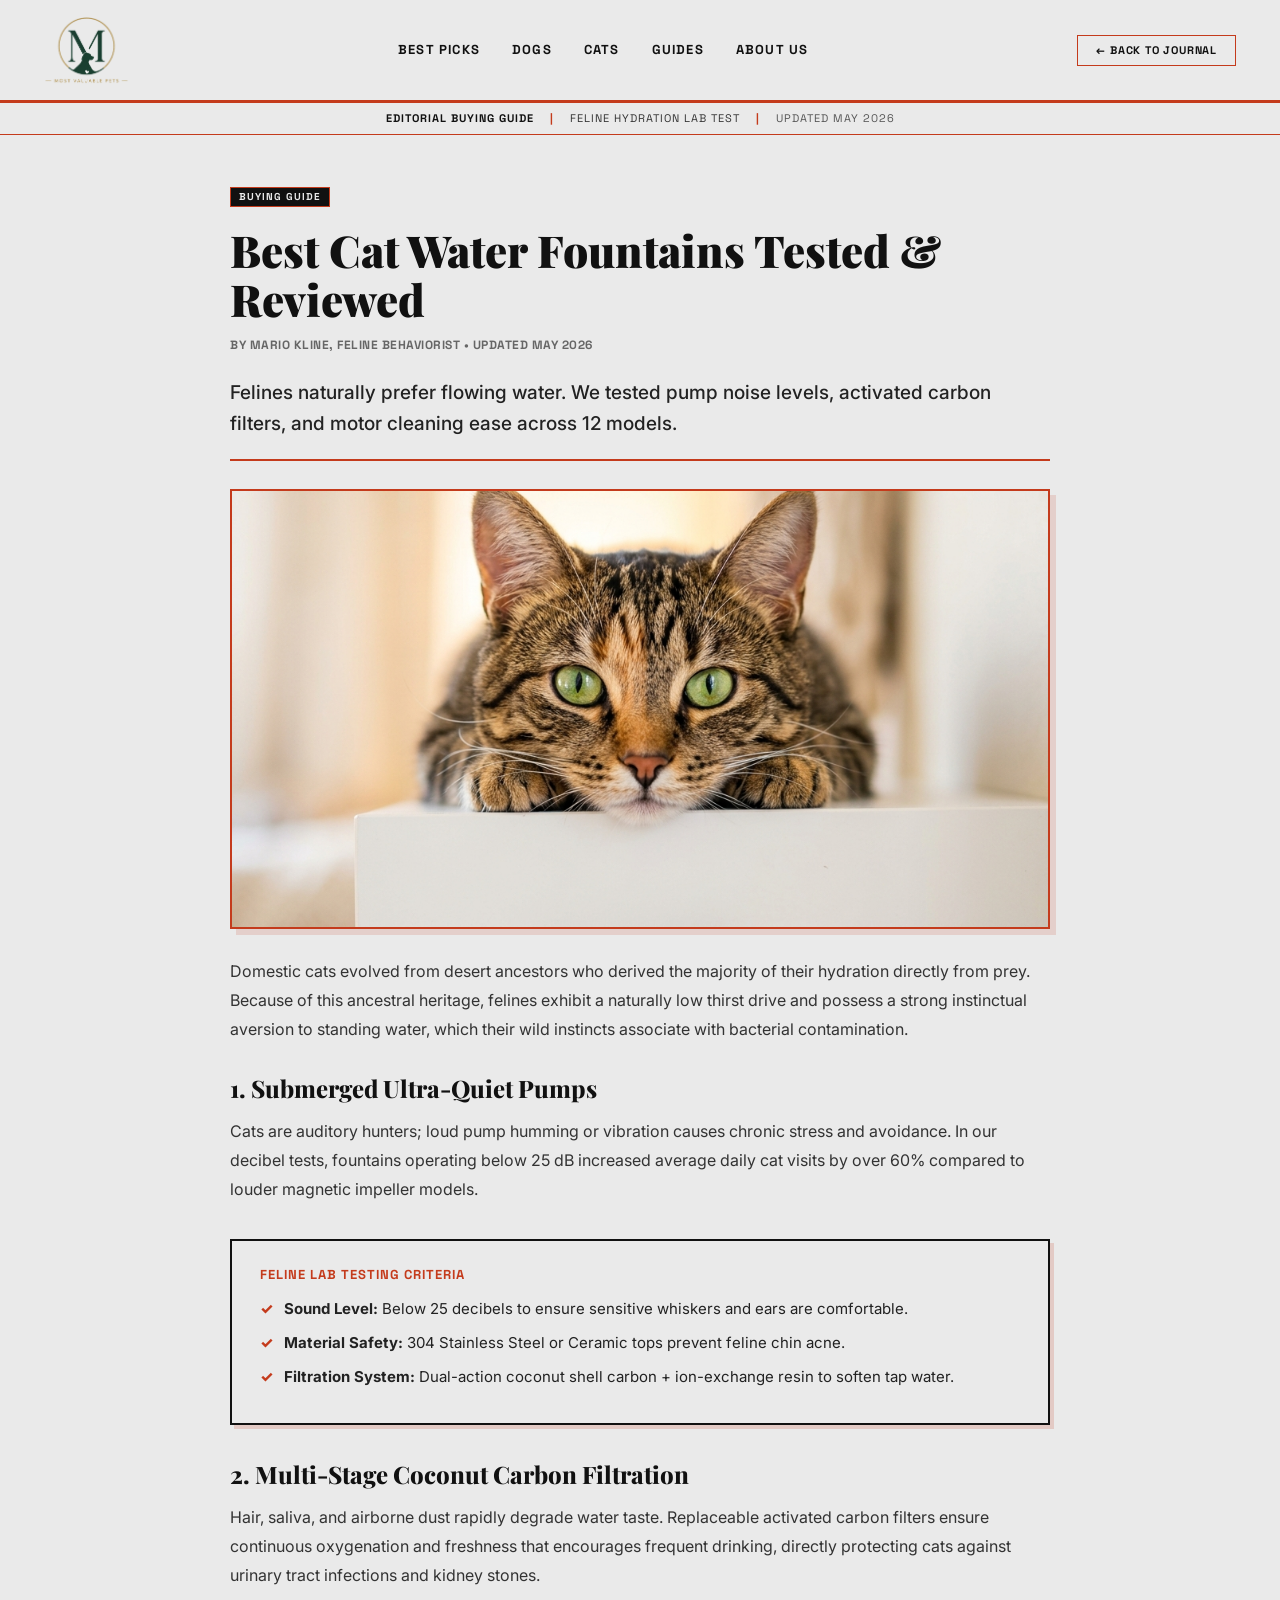
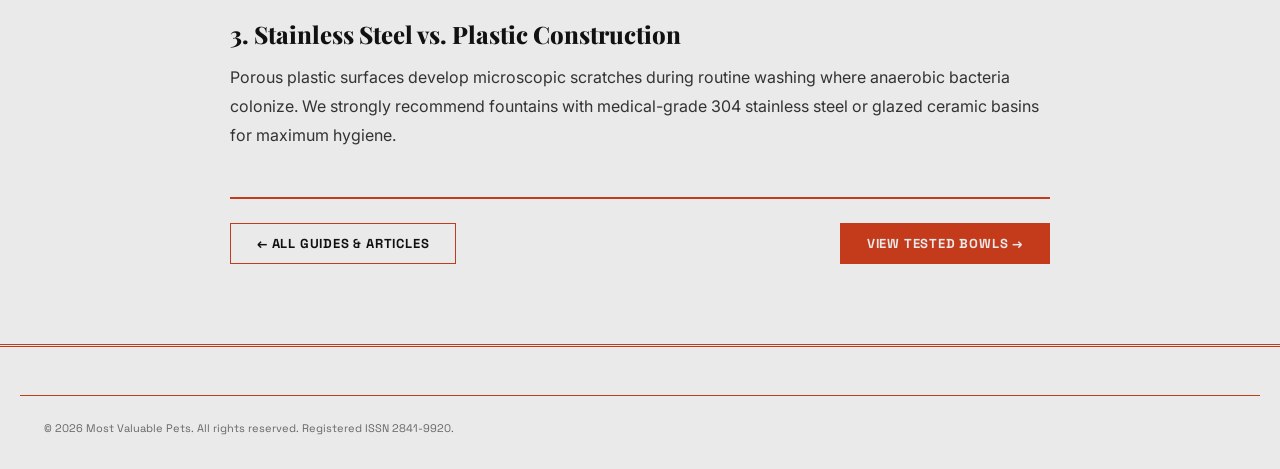
==== commit 2b2f7aec: "Ensure #eaeaea gray-white background theme across entire site" ====
--- a/cat-water-fountain.html
+++ b/cat-water-fountain.html
@@ -47,7 +47,7 @@
       box-shadow: 6px 6px 0px rgba(196, 59, 28, 0.15);
     }
     .article-key-takeaways {
-      background-color: #EAEAEA;
+      background-color: #eaeaea;
       border: 2px solid #111111;
       padding: 24px 28px;
       margin: 36px 0;
--- a/styles.css
+++ b/styles.css
@@ -4,7 +4,7 @@
      - Buttons: Orange-red background (#C43B1C) with white text, or orange-red border.
      - Border Lines & Dividers: Orange-red (#C43B1C).
      - Text Colors: Original black & white / dark typography (black #111111, charcoal #333333, muted #555555/666666).
-     - Theme Base: Clean Black & White / Newsprint White (#FFFFFF).
+     - Theme Base: Clean Black & White / Newsprint White (#eaeaea).
    ========================================================================== */
 
 /* Reset & Box Sizing */
@@ -16,10 +16,11 @@
 
 html {
   scroll-behavior: smooth;
+  background-color: #eaeaea;
 }
 
 body.newspaper-body {
-  background-color: #EAEAEA;
+  background-color: #eaeaea;
   color: #111111;
   font-family: 'Inter', -apple-system, BlinkMacSystemFont, 'Segoe UI', Roboto, sans-serif;
   line-height: 1.55;
@@ -91,27 +92,27 @@
 /* Primary Button: Solid Orange-Red */
 .btn-primary {
   background-color: #C43B1C;
-  color: #FFFFFF;
+  color: #eaeaea;
   border: 1.5px solid #C43B1C;
 }
 
 .btn-primary:hover {
   background-color: #A92F17;
   border-color: #A92F17;
-  color: #FFFFFF;
+  color: #eaeaea;
   transform: translateY(-1px);
 }
 
 /* Secondary Button: Orange-Red Border */
 .btn-secondary {
-  background-color: #EAEAEA;
+  background-color: #eaeaea;
   color: #111111;
   border: 1.5px solid #C43B1C;
 }
 
 .btn-secondary:hover {
   background-color: #C43B1C;
-  color: #FFFFFF;
+  color: #eaeaea;
   transform: translateY(-1px);
 }
 
@@ -135,12 +136,12 @@
 
 .badge-orange {
   background-color: #111111;
-  color: #FFFFFF;
+  color: #eaeaea;
   border: 1px solid #C43B1C;
 }
 
 .badge-black {
-  background-color: #EAEAEA;
+  background-color: #eaeaea;
   color: #111111;
   border: 1px solid #C43B1C;
 }
@@ -164,7 +165,7 @@
    1. HEADER & MASTHEAD (BORDER IN ORANGE-RED)
    ========================================================================== */
 .masthead {
-  background-color: #EAEAEA;
+  background-color: #eaeaea;
   border-bottom: 2px solid #C43B1C;
   width: 100%;
 }
@@ -173,16 +174,18 @@
   max-width: 1240px;
   margin: 0 auto;
   padding: 16px 24px;
-  display: flex;
-  align-items: center;
-  justify-content: space-between;
+  display: grid;
+  grid-template-columns: auto 1fr auto;
+  align-items: center;
   gap: 20px;
+  position: relative;
 }
 
 .brand-logo {
   display: flex;
   align-items: center;
   flex-shrink: 0;
+  grid-column: 1;
 }
 
 .brand-img {
@@ -210,7 +213,10 @@
 .masthead-nav {
   display: flex;
   align-items: center;
-  gap: 28px;
+  justify-content: center;
+  gap: 32px;
+  grid-column: 2;
+  margin: 0 auto;
 }
 
 .nav-link {
@@ -257,7 +263,7 @@
 .newspaper-info-strip {
   border-top: 1px solid #C43B1C;
   border-bottom: 1px solid #C43B1C;
-  background-color: #EAEAEA;
+  background-color: #eaeaea;
   padding: 7px 24px;
 }
 
@@ -304,7 +310,7 @@
 .editorial-label {
   display: inline-block;
   background-color: #111111;
-  color: #FFFFFF;
+  color: #eaeaea;
   font-family: 'Space Grotesk', sans-serif;
   font-size: 10px;
   font-weight: 800;
@@ -357,7 +363,7 @@
   width: 38px;
   height: 38px;
   border-radius: 50%;
-  border: 2px solid #EAEAEA;
+  border: 2px solid #eaeaea;
   object-fit: cover;
   margin-left: -10px;
   filter: none;
@@ -389,7 +395,7 @@
 .photo-frame {
   position: relative;
   border: 2px solid #C43B1C;
-  background-color: #EAEAEA;
+  background-color: #eaeaea;
   box-shadow: 6px 6px 0px rgba(196, 59, 28, 0.15);
   overflow: hidden;
 }
@@ -415,7 +421,7 @@
   position: absolute;
   bottom: -24px;
   right: -16px;
-  background-color: #EAEAEA;
+  background-color: #eaeaea;
   border: 2px solid #C43B1C;
   padding: 22px 26px;
   box-shadow: 6px 6px 0px rgba(196, 59, 28, 0.18);
@@ -437,7 +443,7 @@
   justify-content: center;
   color: #111111;
   transform: rotate(-14deg);
-  background-color: #EAEAEA;
+  background-color: #eaeaea;
   line-height: 1.15;
   box-shadow: 3px 4px 0px rgba(0, 0, 0, 0.12);
   z-index: 5;
@@ -568,7 +574,7 @@
 }
 
 .product-card {
-  background-color: #EAEAEA;
+  background-color: #eaeaea;
   border: 1.5px solid #C43B1C;
   padding: 22px;
   display: flex;
@@ -597,7 +603,7 @@
 
 .card-img-wrapper {
   position: relative;
-  background-color: #EAEAEA;
+  background-color: #eaeaea;
   border: 1px solid #C43B1C;
   padding: 16px;
   margin: 10px 0 16px;
@@ -619,7 +625,7 @@
   bottom: -10px;
   right: 12px;
   background-color: #111111;
-  color: #FFFFFF;
+  color: #eaeaea;
   width: 44px;
   height: 44px;
   border-radius: 50%;
@@ -698,7 +704,7 @@
 
 /* Tall Editorial Score Panel (Orange-Red Borders) */
 .score-panel-tall {
-  background-color: #EAEAEA;
+  background-color: #eaeaea;
   border: 2px solid #C43B1C;
   display: flex;
   flex-direction: column;
@@ -707,14 +713,14 @@
 
 .score-panel-header {
   background-color: #111111;
-  color: #FFFFFF;
+  color: #eaeaea;
   padding: 16px 20px;
   text-align: center;
   border-bottom: 2px solid #C43B1C;
 }
 
 .score-panel-header h3 {
-  color: #FFFFFF;
+  color: #eaeaea;
   font-family: 'Space Grotesk', sans-serif;
   font-size: 13px;
   font-weight: 800;
@@ -804,7 +810,7 @@
 .table-responsive-wrapper {
   overflow-x: auto;
   border: 2px solid #C43B1C;
-  background-color: #EAEAEA;
+  background-color: #eaeaea;
   box-shadow: 5px 5px 0px rgba(196, 59, 28, 0.12);
 }
 
@@ -816,7 +822,7 @@
 
 .newspaper-table thead tr {
   background-color: #111111;
-  color: #FFFFFF;
+  color: #eaeaea;
   border-bottom: 2px solid #C43B1C;
 }
 
@@ -840,7 +846,7 @@
 }
 
 .newspaper-table tbody tr:hover {
-  background-color: #EAEAEA;
+  background-color: #eaeaea;
 }
 
 .newspaper-table tbody tr:last-child {
@@ -868,7 +874,7 @@
   height: 54px;
   object-fit: cover;
   border: 1.5px solid #C43B1C;
-  background-color: #EAEAEA;
+  background-color: #eaeaea;
   flex-shrink: 0;
   filter: none;
 }
@@ -936,7 +942,7 @@
 
 /* Left: How We Review */
 .how-we-review-col {
-  background-color: #EAEAEA;
+  background-color: #eaeaea;
   border: 2px solid #C43B1C;
   padding: 36px 32px;
   display: flex;
@@ -971,7 +977,7 @@
   width: 40px;
   height: 40px;
   border: 1.5px solid #C43B1C;
-  background-color: #EAEAEA;
+  background-color: #eaeaea;
   display: flex;
   align-items: center;
   justify-content: center;
@@ -1005,7 +1011,7 @@
 }
 
 .finder-box {
-  background-color: #EAEAEA;
+  background-color: #eaeaea;
   border: 2px solid #C43B1C;
   padding: 36px 32px;
   display: flex;
@@ -1023,7 +1029,7 @@
 .finder-tag {
   display: inline-block;
   background-color: #111111;
-  color: #FFFFFF;
+  color: #eaeaea;
   font-family: 'Space Grotesk', sans-serif;
   font-size: 9px;
   font-weight: 800;
@@ -1061,7 +1067,7 @@
   width: 100%;
   padding: 10px 12px;
   border: 1.5px solid #C43B1C;
-  background-color: #EAEAEA;
+  background-color: #eaeaea;
   font-family: 'Inter', sans-serif;
   font-size: 13px;
   color: #111111;
@@ -1087,7 +1093,7 @@
   width: 72px;
   height: 72px;
   border: 1.5px solid #C43B1C;
-  background-color: #EAEAEA;
+  background-color: #eaeaea;
   overflow: hidden;
   flex-shrink: 0;
 }
@@ -1130,7 +1136,7 @@
 }
 
 .article-card {
-  background-color: #EAEAEA;
+  background-color: #eaeaea;
   border: 1.5px solid #C43B1C;
   padding: 16px;
   display: flex;
@@ -1150,7 +1156,7 @@
   height: 130px;
   overflow: hidden;
   margin-bottom: 12px;
-  background-color: #EAEAEA;
+  background-color: #eaeaea;
 }
 
 .article-img {
@@ -1223,7 +1229,7 @@
 }
 
 .newsletter-box {
-  background-color: #EAEAEA;
+  background-color: #eaeaea;
   border: 2px solid #C43B1C;
   padding: 36px 40px;
   display: grid;
@@ -1241,7 +1247,7 @@
   display: flex;
   align-items: center;
   justify-content: center;
-  background-color: #EAEAEA;
+  background-color: #eaeaea;
 }
 
 .envelope-circle svg {
@@ -1278,7 +1284,7 @@
 
 .newsletter-input {
   flex-grow: 1;
-  background-color: #EAEAEA;
+  background-color: #eaeaea;
   border: 1.5px solid #C43B1C;
   padding: 12px 16px;
   font-family: 'Inter', sans-serif;
@@ -1296,7 +1302,7 @@
    8. FOOTER (ORANGE-RED DOUBLE BORDER)
    ========================================================================== */
 .site-footer {
-  background-color: #EAEAEA;
+  background-color: #eaeaea;
   border-top: 3px double #C43B1C;
   padding: 48px 0 32px;
   color: #111111;
@@ -1341,7 +1347,7 @@
   width: 32px;
   height: 32px;
   border: 1.5px solid #C43B1C;
-  background-color: #EAEAEA;
+  background-color: #eaeaea;
   display: flex;
   align-items: center;
   justify-content: center;
@@ -1358,7 +1364,7 @@
 }
 
 .social-icon:hover svg {
-  stroke: #FFFFFF;
+  stroke: #eaeaea;
 }
 
 .footer-heading {
@@ -1397,14 +1403,24 @@
 }
 
 .vintage-paw-stamp {
-  transform: rotate(-6deg);
-  opacity: 0.9;
-  transition: transform 0.2s ease, opacity 0.2s ease;
-}
-
-.vintage-paw-stamp:hover {
-  transform: rotate(0deg) scale(1.05);
-  opacity: 1;
+  display: flex;
+  align-items: center;
+  justify-content: center;
+  animation: rotateStamp 18s linear infinite;
+  transform-origin: center center;
+}
+
+.vintage-paw-stamp svg {
+  display: block;
+}
+
+@keyframes rotateStamp {
+  from {
+    transform: rotate(0deg);
+  }
+  to {
+    transform: rotate(360deg);
+  }
 }
 
 .footer-bottom {
@@ -1458,7 +1474,7 @@
 }
 
 .dialog-content {
-  background-color: #EAEAEA;
+  background-color: #eaeaea;
   border: 2px solid #C43B1C;
   width: 90%;
   max-width: 780px;
@@ -1470,7 +1486,7 @@
 
 .dialog-header {
   background-color: #111111;
-  color: #FFFFFF;
+  color: #eaeaea;
   padding: 12px 20px;
   display: flex;
   align-items: center;
@@ -1489,7 +1505,7 @@
 .dialog-close-btn {
   background: transparent;
   border: none;
-  color: #FFFFFF;
+  color: #eaeaea;
   font-size: 24px;
   line-height: 1;
   cursor: pointer;
@@ -1625,7 +1641,7 @@
 }
 
 .senior-guide-card {
-  background-color: #EAEAEA;
+  background-color: #eaeaea;
   border: 1.5px solid #111111;
   padding: 16px 18px;
   display: flex;
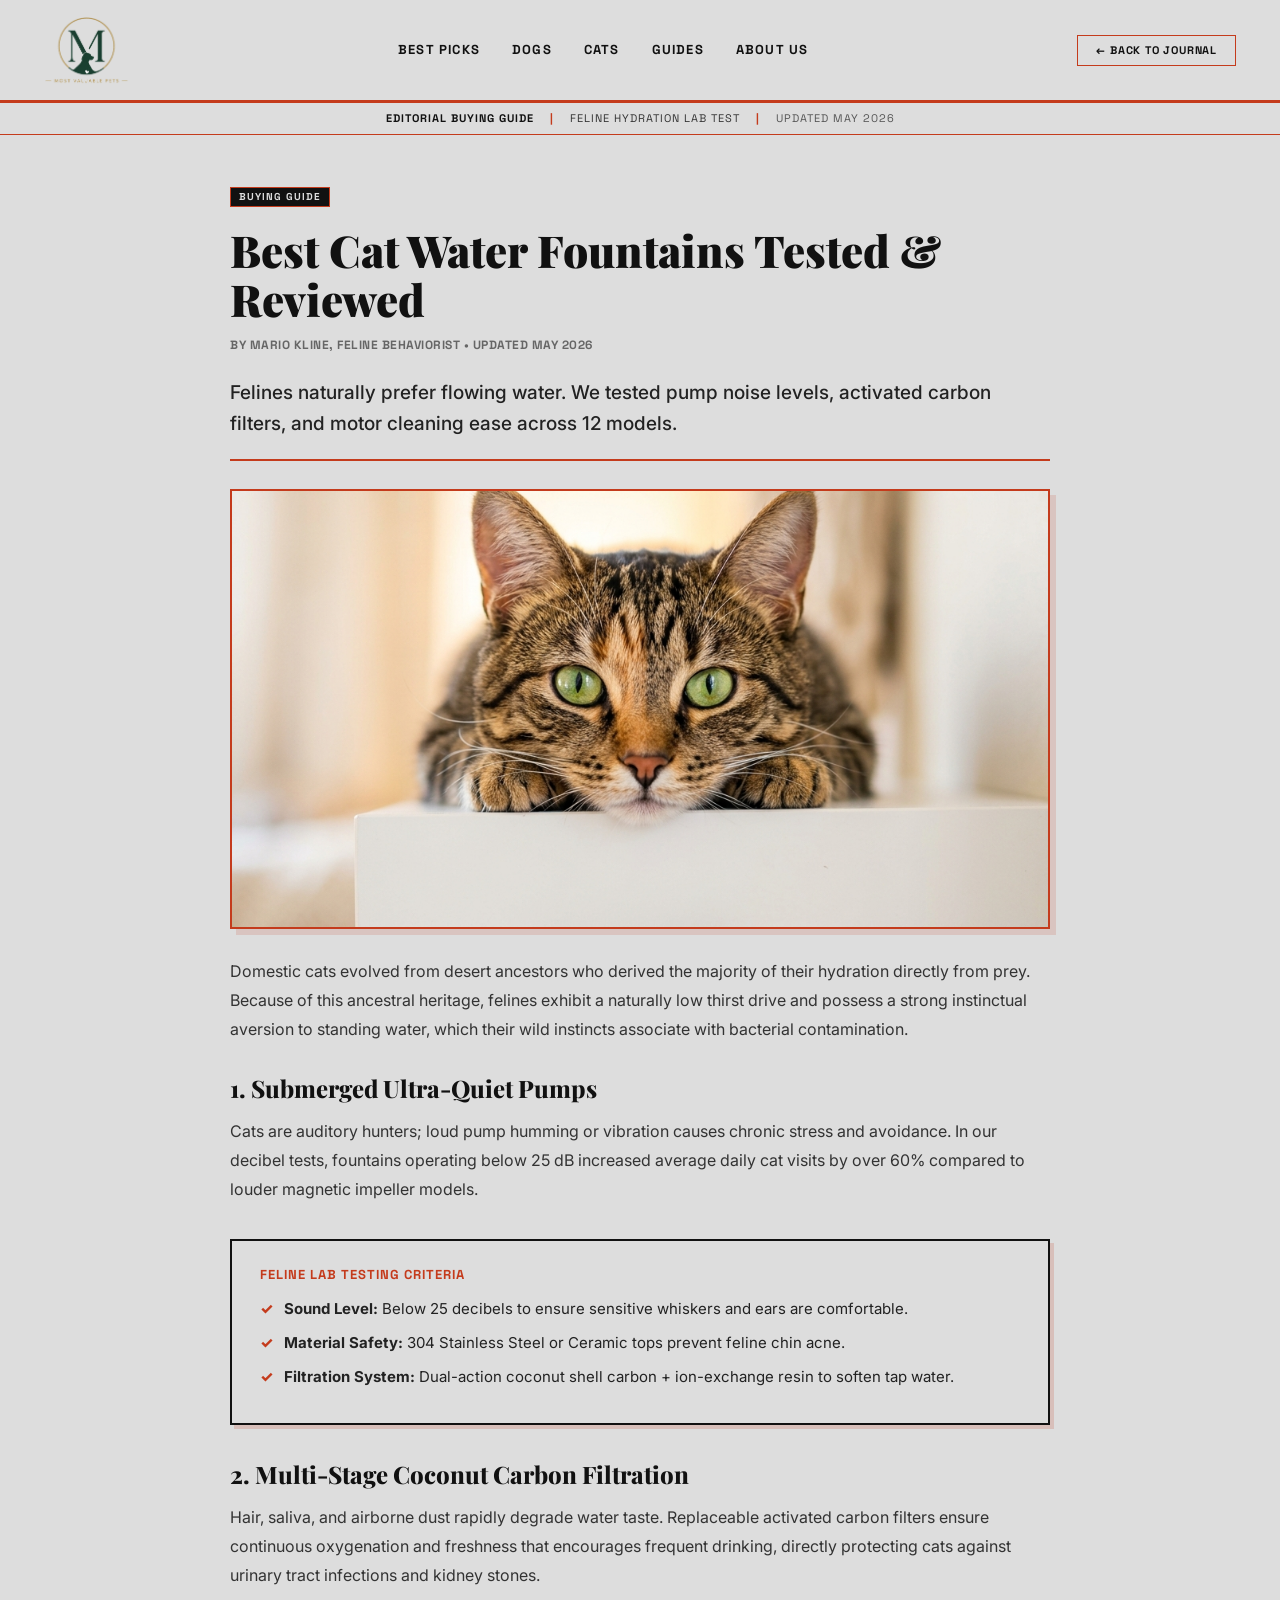
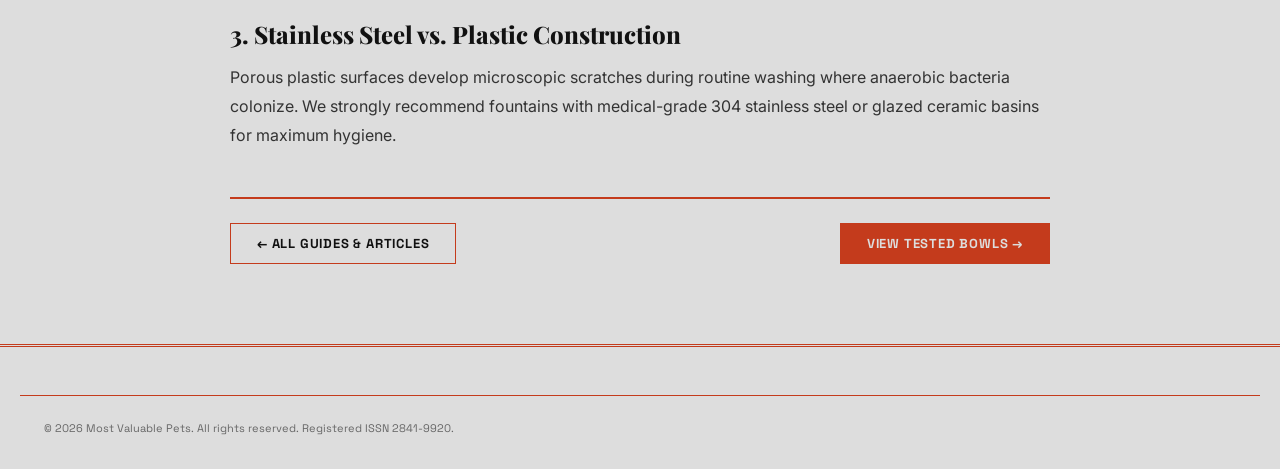
==== commit db44d474: "Update website background theme to #dddddd (221, 221, 221)" ====
--- a/cat-water-fountain.html
+++ b/cat-water-fountain.html
@@ -47,7 +47,7 @@
       box-shadow: 6px 6px 0px rgba(196, 59, 28, 0.15);
     }
     .article-key-takeaways {
-      background-color: #eaeaea;
+      background-color: #dddddd;
       border: 2px solid #111111;
       padding: 24px 28px;
       margin: 36px 0;
--- a/styles.css
+++ b/styles.css
@@ -4,7 +4,7 @@
      - Buttons: Orange-red background (#C43B1C) with white text, or orange-red border.
      - Border Lines & Dividers: Orange-red (#C43B1C).
      - Text Colors: Original black & white / dark typography (black #111111, charcoal #333333, muted #555555/666666).
-     - Theme Base: Clean Black & White / Newsprint White (#eaeaea).
+     - Theme Base: Clean Black & White / Newsprint White (#dddddd).
    ========================================================================== */
 
 /* Reset & Box Sizing */
@@ -16,11 +16,11 @@
 
 html {
   scroll-behavior: smooth;
-  background-color: #eaeaea;
+  background-color: #dddddd;
 }
 
 body.newspaper-body {
-  background-color: #eaeaea;
+  background-color: #dddddd;
   color: #111111;
   font-family: 'Inter', -apple-system, BlinkMacSystemFont, 'Segoe UI', Roboto, sans-serif;
   line-height: 1.55;
@@ -92,27 +92,27 @@
 /* Primary Button: Solid Orange-Red */
 .btn-primary {
   background-color: #C43B1C;
-  color: #eaeaea;
+  color: #dddddd;
   border: 1.5px solid #C43B1C;
 }
 
 .btn-primary:hover {
   background-color: #A92F17;
   border-color: #A92F17;
-  color: #eaeaea;
+  color: #dddddd;
   transform: translateY(-1px);
 }
 
 /* Secondary Button: Orange-Red Border */
 .btn-secondary {
-  background-color: #eaeaea;
+  background-color: #dddddd;
   color: #111111;
   border: 1.5px solid #C43B1C;
 }
 
 .btn-secondary:hover {
   background-color: #C43B1C;
-  color: #eaeaea;
+  color: #dddddd;
   transform: translateY(-1px);
 }
 
@@ -136,12 +136,12 @@
 
 .badge-orange {
   background-color: #111111;
-  color: #eaeaea;
+  color: #dddddd;
   border: 1px solid #C43B1C;
 }
 
 .badge-black {
-  background-color: #eaeaea;
+  background-color: #dddddd;
   color: #111111;
   border: 1px solid #C43B1C;
 }
@@ -165,7 +165,7 @@
    1. HEADER & MASTHEAD (BORDER IN ORANGE-RED)
    ========================================================================== */
 .masthead {
-  background-color: #eaeaea;
+  background-color: #dddddd;
   border-bottom: 2px solid #C43B1C;
   width: 100%;
 }
@@ -263,7 +263,7 @@
 .newspaper-info-strip {
   border-top: 1px solid #C43B1C;
   border-bottom: 1px solid #C43B1C;
-  background-color: #eaeaea;
+  background-color: #dddddd;
   padding: 7px 24px;
 }
 
@@ -310,7 +310,7 @@
 .editorial-label {
   display: inline-block;
   background-color: #111111;
-  color: #eaeaea;
+  color: #dddddd;
   font-family: 'Space Grotesk', sans-serif;
   font-size: 10px;
   font-weight: 800;
@@ -363,7 +363,7 @@
   width: 38px;
   height: 38px;
   border-radius: 50%;
-  border: 2px solid #eaeaea;
+  border: 2px solid #dddddd;
   object-fit: cover;
   margin-left: -10px;
   filter: none;
@@ -395,7 +395,7 @@
 .photo-frame {
   position: relative;
   border: 2px solid #C43B1C;
-  background-color: #eaeaea;
+  background-color: #dddddd;
   box-shadow: 6px 6px 0px rgba(196, 59, 28, 0.15);
   overflow: hidden;
 }
@@ -421,7 +421,7 @@
   position: absolute;
   bottom: -24px;
   right: -16px;
-  background-color: #eaeaea;
+  background-color: #dddddd;
   border: 2px solid #C43B1C;
   padding: 22px 26px;
   box-shadow: 6px 6px 0px rgba(196, 59, 28, 0.18);
@@ -443,7 +443,7 @@
   justify-content: center;
   color: #111111;
   transform: rotate(-14deg);
-  background-color: #eaeaea;
+  background-color: #dddddd;
   line-height: 1.15;
   box-shadow: 3px 4px 0px rgba(0, 0, 0, 0.12);
   z-index: 5;
@@ -574,7 +574,7 @@
 }
 
 .product-card {
-  background-color: #eaeaea;
+  background-color: #dddddd;
   border: 1.5px solid #C43B1C;
   padding: 22px;
   display: flex;
@@ -603,7 +603,7 @@
 
 .card-img-wrapper {
   position: relative;
-  background-color: #eaeaea;
+  background-color: #dddddd;
   border: 1px solid #C43B1C;
   padding: 16px;
   margin: 10px 0 16px;
@@ -625,7 +625,7 @@
   bottom: -10px;
   right: 12px;
   background-color: #111111;
-  color: #eaeaea;
+  color: #dddddd;
   width: 44px;
   height: 44px;
   border-radius: 50%;
@@ -704,7 +704,7 @@
 
 /* Tall Editorial Score Panel (Orange-Red Borders) */
 .score-panel-tall {
-  background-color: #eaeaea;
+  background-color: #dddddd;
   border: 2px solid #C43B1C;
   display: flex;
   flex-direction: column;
@@ -713,14 +713,14 @@
 
 .score-panel-header {
   background-color: #111111;
-  color: #eaeaea;
+  color: #dddddd;
   padding: 16px 20px;
   text-align: center;
   border-bottom: 2px solid #C43B1C;
 }
 
 .score-panel-header h3 {
-  color: #eaeaea;
+  color: #dddddd;
   font-family: 'Space Grotesk', sans-serif;
   font-size: 13px;
   font-weight: 800;
@@ -810,7 +810,7 @@
 .table-responsive-wrapper {
   overflow-x: auto;
   border: 2px solid #C43B1C;
-  background-color: #eaeaea;
+  background-color: #dddddd;
   box-shadow: 5px 5px 0px rgba(196, 59, 28, 0.12);
 }
 
@@ -822,7 +822,7 @@
 
 .newspaper-table thead tr {
   background-color: #111111;
-  color: #eaeaea;
+  color: #dddddd;
   border-bottom: 2px solid #C43B1C;
 }
 
@@ -846,7 +846,7 @@
 }
 
 .newspaper-table tbody tr:hover {
-  background-color: #eaeaea;
+  background-color: #dddddd;
 }
 
 .newspaper-table tbody tr:last-child {
@@ -874,7 +874,7 @@
   height: 54px;
   object-fit: cover;
   border: 1.5px solid #C43B1C;
-  background-color: #eaeaea;
+  background-color: #dddddd;
   flex-shrink: 0;
   filter: none;
 }
@@ -942,7 +942,7 @@
 
 /* Left: How We Review */
 .how-we-review-col {
-  background-color: #eaeaea;
+  background-color: #dddddd;
   border: 2px solid #C43B1C;
   padding: 36px 32px;
   display: flex;
@@ -977,7 +977,7 @@
   width: 40px;
   height: 40px;
   border: 1.5px solid #C43B1C;
-  background-color: #eaeaea;
+  background-color: #dddddd;
   display: flex;
   align-items: center;
   justify-content: center;
@@ -1011,7 +1011,7 @@
 }
 
 .finder-box {
-  background-color: #eaeaea;
+  background-color: #dddddd;
   border: 2px solid #C43B1C;
   padding: 36px 32px;
   display: flex;
@@ -1029,7 +1029,7 @@
 .finder-tag {
   display: inline-block;
   background-color: #111111;
-  color: #eaeaea;
+  color: #dddddd;
   font-family: 'Space Grotesk', sans-serif;
   font-size: 9px;
   font-weight: 800;
@@ -1067,7 +1067,7 @@
   width: 100%;
   padding: 10px 12px;
   border: 1.5px solid #C43B1C;
-  background-color: #eaeaea;
+  background-color: #dddddd;
   font-family: 'Inter', sans-serif;
   font-size: 13px;
   color: #111111;
@@ -1093,7 +1093,7 @@
   width: 72px;
   height: 72px;
   border: 1.5px solid #C43B1C;
-  background-color: #eaeaea;
+  background-color: #dddddd;
   overflow: hidden;
   flex-shrink: 0;
 }
@@ -1136,7 +1136,7 @@
 }
 
 .article-card {
-  background-color: #eaeaea;
+  background-color: #dddddd;
   border: 1.5px solid #C43B1C;
   padding: 16px;
   display: flex;
@@ -1156,7 +1156,7 @@
   height: 130px;
   overflow: hidden;
   margin-bottom: 12px;
-  background-color: #eaeaea;
+  background-color: #dddddd;
 }
 
 .article-img {
@@ -1229,7 +1229,7 @@
 }
 
 .newsletter-box {
-  background-color: #eaeaea;
+  background-color: #dddddd;
   border: 2px solid #C43B1C;
   padding: 36px 40px;
   display: grid;
@@ -1247,7 +1247,7 @@
   display: flex;
   align-items: center;
   justify-content: center;
-  background-color: #eaeaea;
+  background-color: #dddddd;
 }
 
 .envelope-circle svg {
@@ -1284,7 +1284,7 @@
 
 .newsletter-input {
   flex-grow: 1;
-  background-color: #eaeaea;
+  background-color: #dddddd;
   border: 1.5px solid #C43B1C;
   padding: 12px 16px;
   font-family: 'Inter', sans-serif;
@@ -1302,7 +1302,7 @@
    8. FOOTER (ORANGE-RED DOUBLE BORDER)
    ========================================================================== */
 .site-footer {
-  background-color: #eaeaea;
+  background-color: #dddddd;
   border-top: 3px double #C43B1C;
   padding: 48px 0 32px;
   color: #111111;
@@ -1347,7 +1347,7 @@
   width: 32px;
   height: 32px;
   border: 1.5px solid #C43B1C;
-  background-color: #eaeaea;
+  background-color: #dddddd;
   display: flex;
   align-items: center;
   justify-content: center;
@@ -1364,7 +1364,7 @@
 }
 
 .social-icon:hover svg {
-  stroke: #eaeaea;
+  stroke: #dddddd;
 }
 
 .footer-heading {
@@ -1474,7 +1474,7 @@
 }
 
 .dialog-content {
-  background-color: #eaeaea;
+  background-color: #dddddd;
   border: 2px solid #C43B1C;
   width: 90%;
   max-width: 780px;
@@ -1486,7 +1486,7 @@
 
 .dialog-header {
   background-color: #111111;
-  color: #eaeaea;
+  color: #dddddd;
   padding: 12px 20px;
   display: flex;
   align-items: center;
@@ -1505,7 +1505,7 @@
 .dialog-close-btn {
   background: transparent;
   border: none;
-  color: #eaeaea;
+  color: #dddddd;
   font-size: 24px;
   line-height: 1;
   cursor: pointer;
@@ -1641,7 +1641,7 @@
 }
 
 .senior-guide-card {
-  background-color: #eaeaea;
+  background-color: #dddddd;
   border: 1.5px solid #111111;
   padding: 16px 18px;
   display: flex;
